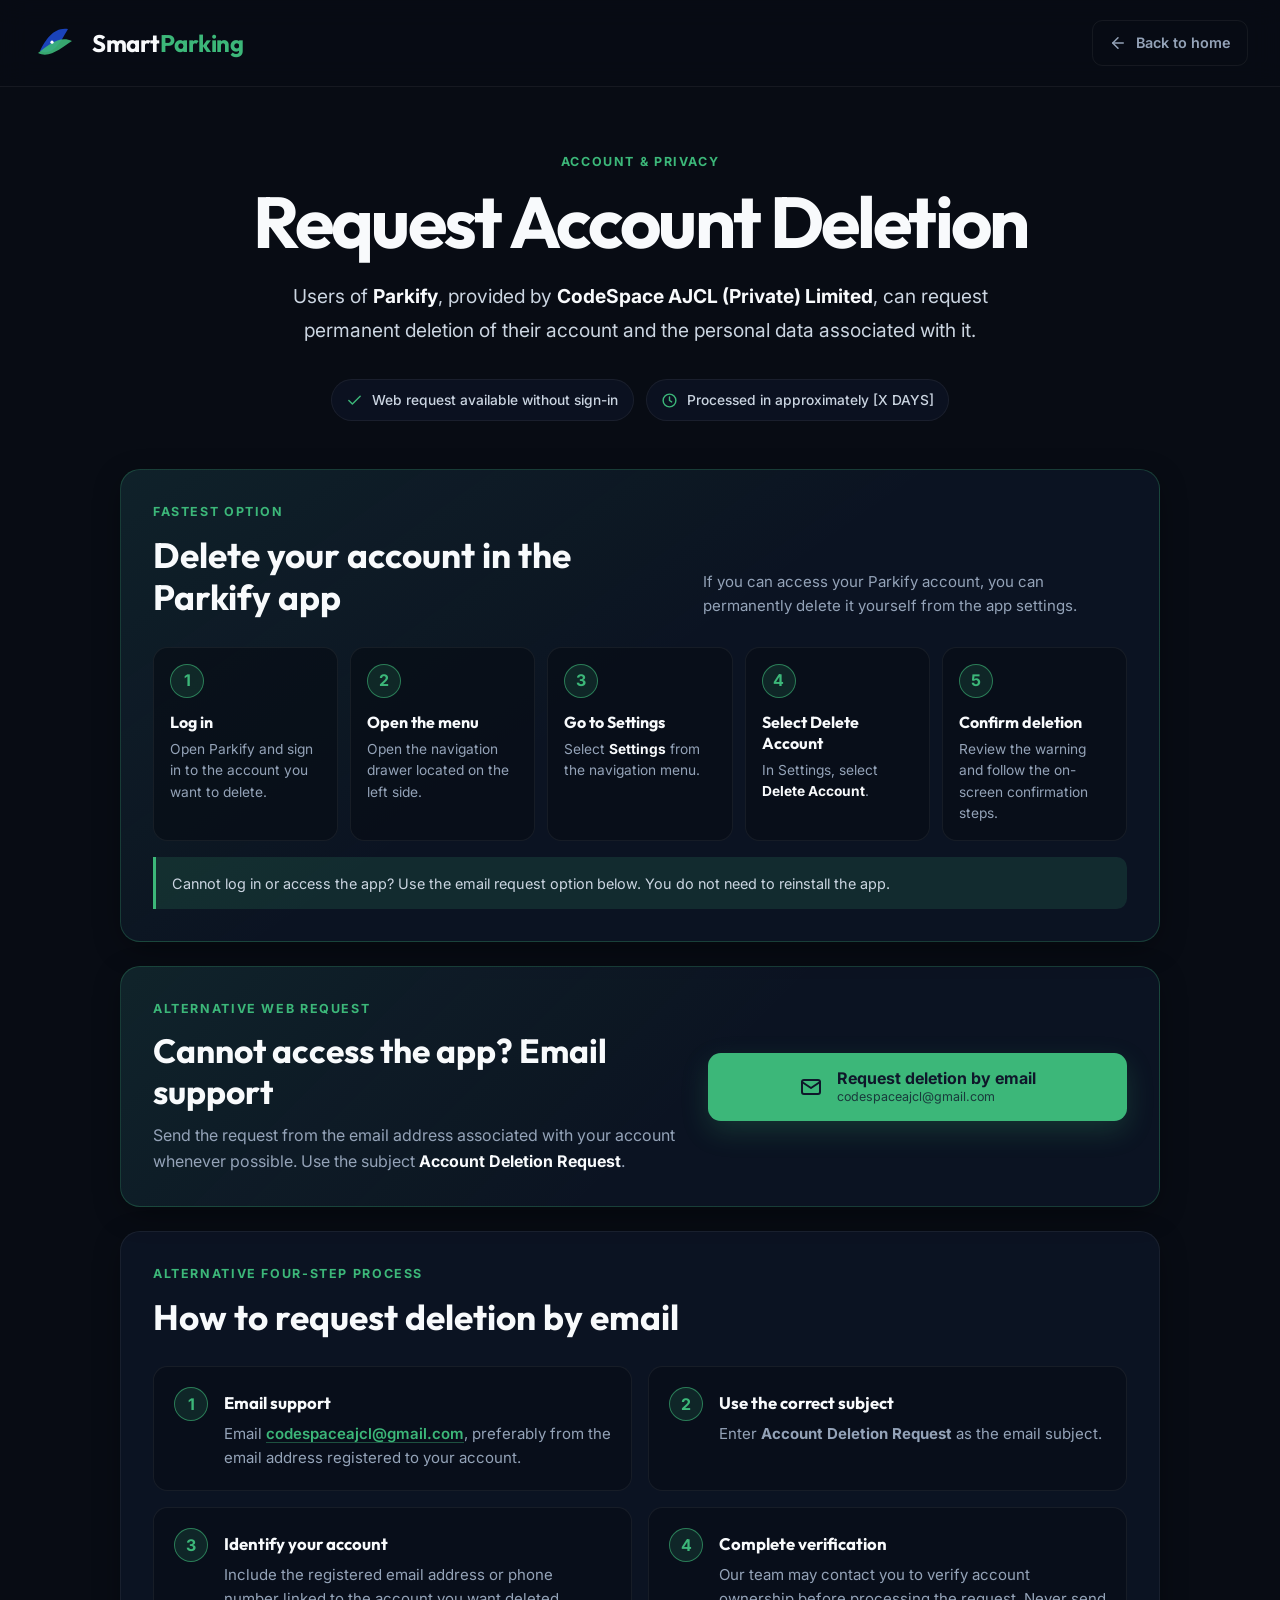
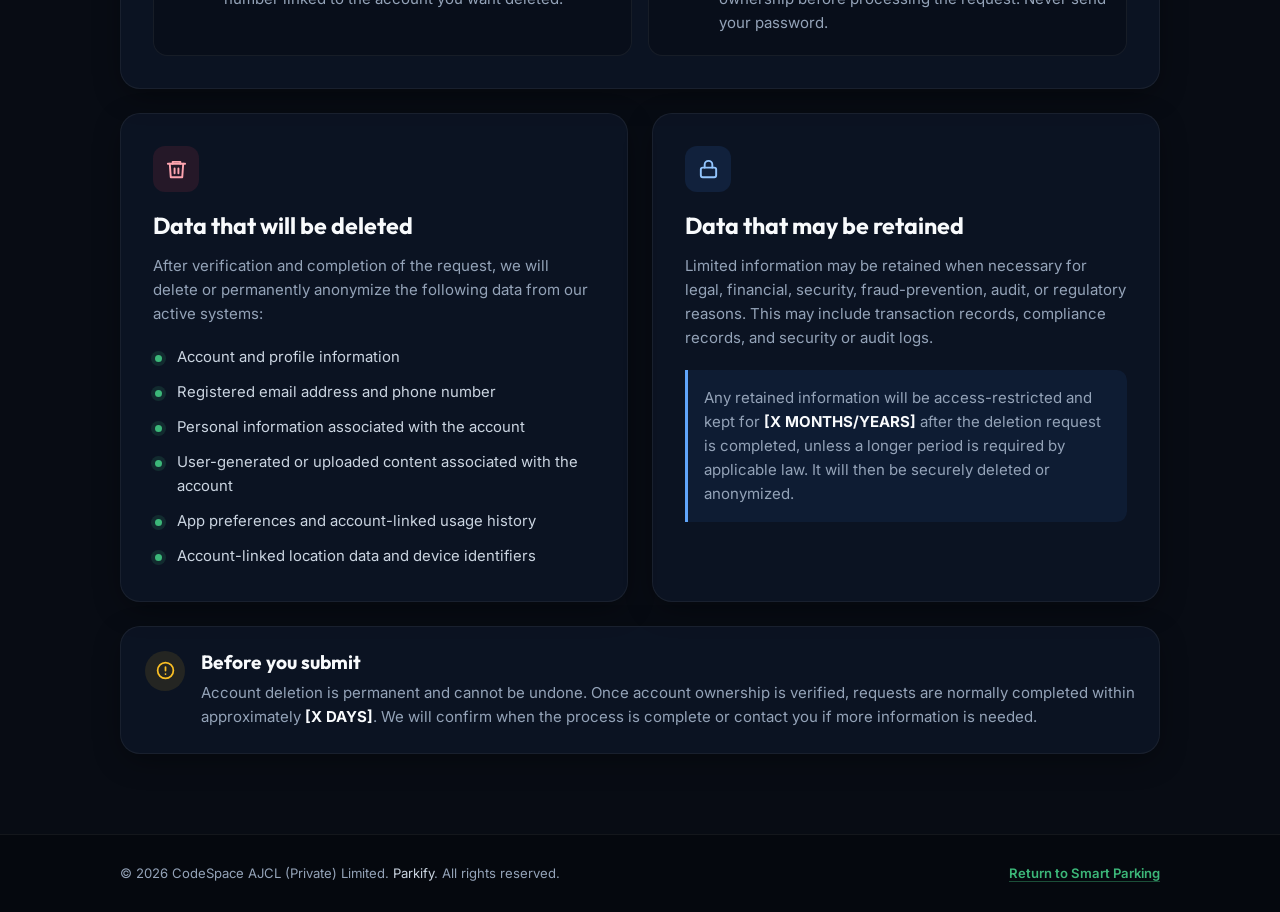
==== accountDeletion/index.html @ 43cbbb1b "add account deletion page and link in main navigation" ====
<!doctype html>
<html lang="en">
  <head>
    <meta charset="UTF-8" />
    <meta name="viewport" content="width=device-width, initial-scale=1.0" />
    <meta
      name="description"
      content="Request permanent deletion of your Parkify account and associated personal data."
    />
    <title>Request Account Deletion | Parkify</title>
    <link rel="stylesheet" href="../style.css" />
    <link rel="stylesheet" href="account-deletion.css" />
  </head>

  <body class="deletion-page">
    <a class="skip-link" href="#main-content">Skip to main content</a>

    <div class="bg-glow-container" aria-hidden="true">
      <div class="bg-glow-1"></div>
      <div class="bg-glow-2"></div>
      <div class="bg-glow-3"></div>
    </div>

    <header class="policy-header">
      <nav class="nav-container" aria-label="Account deletion navigation">
        <a href="../" class="logo-link" aria-label="Smart Parking home">
          <svg
            class="logo-svg"
            viewBox="0 0 120 100"
            fill="none"
            xmlns="http://www.w3.org/2000/svg"
            aria-hidden="true"
          >
            <path
              d="M20 70C35 40 55 10 90 15C75 40 55 85 20 70Z"
              fill="#1d4ed8"
              opacity="0.85"
            />
            <path
              d="M15 75C40 55 70 30 100 45C75 60 45 90 15 75Z"
              fill="#3cb779"
              opacity="0.9"
            />
            <circle cx="50" cy="48" r="4" fill="#ffffff" />
          </svg>
          <span class="logo-text">
            <span class="brand-bold">Smart</span>
            <span class="brand-color">Parking</span>
          </span>
        </a>

        <a class="policy-home-link" href="../">
          <svg
            width="18"
            height="18"
            viewBox="0 0 24 24"
            fill="none"
            stroke="currentColor"
            stroke-width="2"
            stroke-linecap="round"
            stroke-linejoin="round"
            aria-hidden="true"
          >
            <path d="M19 12H5"></path>
            <path d="m12 19-7-7 7-7"></path>
          </svg>
          Back to home
        </a>
      </nav>
    </header>

    <main id="main-content" class="account-deletion-main">
      <section class="deletion-hero" aria-labelledby="page-title">
        <p class="policy-eyebrow">Account &amp; privacy</p>
        <h1 id="page-title">Request Account Deletion</h1>
        <p class="deletion-intro">
          Users of <strong>Parkify</strong>, provided by
          <strong>CodeSpace AJCL (Private) Limited</strong>, can request
          permanent deletion of their account and the personal data associated
          with it.
        </p>

        <div class="request-summary" aria-label="Deletion request summary">
          <div class="summary-item">
            <svg
              viewBox="0 0 24 24"
              fill="none"
              stroke="currentColor"
              stroke-width="2"
              stroke-linecap="round"
              stroke-linejoin="round"
              aria-hidden="true"
            >
              <path d="M20 6 9 17l-5-5"></path>
            </svg>
            <span>Web request available without sign-in</span>
          </div>
          <div class="summary-item">
            <svg
              viewBox="0 0 24 24"
              fill="none"
              stroke="currentColor"
              stroke-width="2"
              stroke-linecap="round"
              stroke-linejoin="round"
              aria-hidden="true"
            >
              <circle cx="12" cy="12" r="9"></circle>
              <path d="M12 7v5l3 2"></path>
            </svg>
            <span>Processed in approximately [X DAYS]</span>
          </div>
        </div>
      </section>

      <section class="policy-section self-service-section" aria-labelledby="in-app-title">
        <div class="section-heading self-service-heading">
          <div>
            <p class="section-kicker">Fastest option</p>
            <h2 id="in-app-title">Delete your account in the Parkify app</h2>
          </div>
          <p>
            If you can access your Parkify account, you can permanently delete
            it yourself from the app settings.
          </p>
        </div>

        <ol class="in-app-steps">
          <li>
            <span class="step-number" aria-hidden="true">1</span>
            <div>
              <h3>Log in</h3>
              <p>Open Parkify and sign in to the account you want to delete.</p>
            </div>
          </li>
          <li>
            <span class="step-number" aria-hidden="true">2</span>
            <div>
              <h3>Open the menu</h3>
              <p>Open the navigation drawer located on the left side.</p>
            </div>
          </li>
          <li>
            <span class="step-number" aria-hidden="true">3</span>
            <div>
              <h3>Go to Settings</h3>
              <p>Select <strong>Settings</strong> from the navigation menu.</p>
            </div>
          </li>
          <li>
            <span class="step-number" aria-hidden="true">4</span>
            <div>
              <h3>Select Delete Account</h3>
              <p>In Settings, select <strong>Delete Account</strong>.</p>
            </div>
          </li>
          <li>
            <span class="step-number" aria-hidden="true">5</span>
            <div>
              <h3>Confirm deletion</h3>
              <p>Review the warning and follow the on-screen confirmation steps.</p>
            </div>
          </li>
        </ol>

        <p class="self-service-note">
          Cannot log in or access the app? Use the email request option below.
          You do not need to reinstall the app.
        </p>
      </section>

      <section class="request-card" aria-labelledby="start-request-title">
        <div class="request-card-copy">
          <p class="section-kicker">Alternative web request</p>
          <h2 id="start-request-title">Cannot access the app? Email support</h2>
          <p>
            Send the request from the email address associated with your
            account whenever possible. Use the subject
            <strong>Account Deletion Request</strong>.
          </p>
        </div>
        <a
          class="deletion-email-button"
          href="mailto:codespaceajcl@gmail.com?subject=Account%20Deletion%20Request"
          aria-label="Email codespaceajcl@gmail.com to request account deletion"
        >
          <svg
            viewBox="0 0 24 24"
            fill="none"
            stroke="currentColor"
            stroke-width="2"
            stroke-linecap="round"
            stroke-linejoin="round"
            aria-hidden="true"
          >
            <rect x="3" y="5" width="18" height="14" rx="2"></rect>
            <path d="m3 7 9 6 9-6"></path>
          </svg>
          <span>
            <span class="button-label">Request deletion by email</span>
            <span class="button-address">codespaceajcl@gmail.com</span>
          </span>
        </a>
      </section>

      <section class="policy-section" aria-labelledby="how-to-title">
        <div class="section-heading">
          <p class="section-kicker">Alternative four-step process</p>
          <h2 id="how-to-title">How to request deletion by email</h2>
        </div>

        <ol class="deletion-steps">
          <li>
            <span class="step-number" aria-hidden="true">1</span>
            <div>
              <h3>Email support</h3>
              <p>
                Email
                <a href="mailto:codespaceajcl@gmail.com">codespaceajcl@gmail.com</a>,
                preferably from the email address registered to your account.
              </p>
            </div>
          </li>
          <li>
            <span class="step-number" aria-hidden="true">2</span>
            <div>
              <h3>Use the correct subject</h3>
              <p>Enter <strong>Account Deletion Request</strong> as the email subject.</p>
            </div>
          </li>
          <li>
            <span class="step-number" aria-hidden="true">3</span>
            <div>
              <h3>Identify your account</h3>
              <p>
                Include the registered email address or phone number linked to
                the account you want deleted.
              </p>
            </div>
          </li>
          <li>
            <span class="step-number" aria-hidden="true">4</span>
            <div>
              <h3>Complete verification</h3>
              <p>
                Our team may contact you to verify account ownership before
                processing the request. Never send your password.
              </p>
            </div>
          </li>
        </ol>
      </section>

      <div class="data-grid">
        <section class="policy-section data-card" aria-labelledby="deleted-data-title">
          <div class="data-card-icon data-card-icon-delete" aria-hidden="true">
            <svg
              viewBox="0 0 24 24"
              fill="none"
              stroke="currentColor"
              stroke-width="2"
              stroke-linecap="round"
              stroke-linejoin="round"
            >
              <path d="M3 6h18"></path>
              <path d="M8 6V4h8v2"></path>
              <path d="m19 6-1 14H6L5 6"></path>
              <path d="M10 11v5M14 11v5"></path>
            </svg>
          </div>
          <h2 id="deleted-data-title">Data that will be deleted</h2>
          <p>
            After verification and completion of the request, we will delete
            or permanently anonymize the following data from our active systems:
          </p>
          <ul class="policy-list">
            <li>Account and profile information</li>
            <li>Registered email address and phone number</li>
            <li>Personal information associated with the account</li>
            <li>User-generated or uploaded content associated with the account</li>
            <li>App preferences and account-linked usage history</li>
            <li>Account-linked location data and device identifiers</li>
          </ul>
        </section>

        <section class="policy-section data-card" aria-labelledby="retained-data-title">
          <div class="data-card-icon data-card-icon-retain" aria-hidden="true">
            <svg
              viewBox="0 0 24 24"
              fill="none"
              stroke="currentColor"
              stroke-width="2"
              stroke-linecap="round"
              stroke-linejoin="round"
            >
              <rect x="4" y="10" width="16" height="10" rx="2"></rect>
              <path d="M8 10V7a4 4 0 0 1 8 0v3"></path>
            </svg>
          </div>
          <h2 id="retained-data-title">Data that may be retained</h2>
          <p>
            Limited information may be retained when necessary for legal,
            financial, security, fraud-prevention, audit, or regulatory reasons.
            This may include transaction records, compliance records, and
            security or audit logs.
          </p>
          <p class="retention-notice">
            Any retained information will be access-restricted and kept for
            <strong>[X MONTHS/YEARS]</strong> after the deletion request is
            completed, unless a longer period is required by applicable law.
            It will then be securely deleted or anonymized.
          </p>
        </section>
      </div>

      <section class="completion-notice" aria-labelledby="what-happens-title">
        <div class="completion-icon" aria-hidden="true">
          <svg
            viewBox="0 0 24 24"
            fill="none"
            stroke="currentColor"
            stroke-width="2"
            stroke-linecap="round"
            stroke-linejoin="round"
          >
            <circle cx="12" cy="12" r="9"></circle>
            <path d="M12 8v4M12 16h.01"></path>
          </svg>
        </div>
        <div>
          <h2 id="what-happens-title">Before you submit</h2>
          <p>
            Account deletion is permanent and cannot be undone. Once account
            ownership is verified, requests are normally completed within
            approximately <strong>[X DAYS]</strong>. We will confirm when the
            process is complete or contact you if more information is needed.
          </p>
        </div>
      </section>
    </main>

    <footer class="policy-footer">
      <div class="policy-footer-inner">
        <p>
          &copy; 2026 CodeSpace AJCL (Private) Limited.
          <span>Parkify</span>. All rights reserved.
        </p>
        <a href="../">Return to Smart Parking</a>
      </div>
    </footer>
  </body>
</html>
---- style.css ----
@import url('https://fonts.googleapis.com/css2?family=Inter:wght@300;400;500;600;700&family=Outfit:wght@400;500;600;700;800&display=swap');

/* --- CUSTOM VARIABLES --- */
:root {
  --primary: #3cb779;
  --primary-hover: #2fa368;
  --primary-glow: rgba(60, 183, 121, 0.15);
  --primary-glow-strong: rgba(60, 183, 121, 0.4);
  
  --bg-dark: #080c14;
  --bg-card: rgba(15, 23, 42, 0.65);
  --bg-card-hover: rgba(22, 34, 57, 0.85);
  --bg-nav: rgba(8, 12, 20, 0.8);
  
  --text-main: #f8fafc;
  --text-muted: #94a3b8;
  --text-inverse: #0f172a;
  
  --border-color: rgba(255, 255, 255, 0.06);
  --border-glow: rgba(60, 183, 121, 0.25);
  --border-glow-hover: rgba(60, 183, 121, 0.6);
  
  --font-heading: 'Outfit', sans-serif;
  --font-body: 'Inter', sans-serif;
  
  --shadow-sm: 0 2px 8px -1px rgba(0, 0, 0, 0.2);
  --shadow-md: 0 8px 30px -4px rgba(0, 0, 0, 0.4);
  --shadow-lg: 0 20px 40px -10px rgba(0, 0, 0, 0.6);
  --shadow-glow: 0 0 25px -5px rgba(60, 183, 121, 0.45);
  
  --transition-fast: 0.2s cubic-bezier(0.4, 0, 0.2, 1);
  --transition-normal: 0.4s cubic-bezier(0.4, 0, 0.2, 1);
  --transition-slow: 0.8s cubic-bezier(0.4, 0, 0.2, 1);
  
  --max-width: 1280px;
}

/* --- RESET & BASE STYLES --- */
*, *::before, *::after {
  box-sizing: border-box;
  margin: 0;
  padding: 0;
}

html {
  scroll-behavior: smooth;
  font-size: 16px;
  background-color: var(--bg-dark);
  color: var(--text-main);
  overflow-x: hidden;
}

body {
  font-family: var(--font-body);
  line-height: 1.6;
  -webkit-font-smoothing: antialiased;
  -moz-osx-font-smoothing: grayscale;
}

a {
  text-decoration: none;
  color: inherit;
  transition: color var(--transition-fast);
}

button, input, textarea {
  font-family: inherit;
}

ul {
  list-style: none;
}

/* --- SCROLLBAR --- */
::-webkit-scrollbar {
  width: 10px;
}
::-webkit-scrollbar-track {
  background: var(--bg-dark);
}
::-webkit-scrollbar-thumb {
  background: #1e293b;
  border-radius: 5px;
}
::-webkit-scrollbar-thumb:hover {
  background: var(--primary);
}

/* --- BACKGROUND GLOW DECORATIONS --- */
.bg-glow-container {
  position: absolute;
  top: 0;
  left: 0;
  width: 100vw;
  height: 100%;
  pointer-events: none;
  overflow: hidden;
  z-index: -1;
}

.bg-glow-1 {
  position: absolute;
  top: -10%;
  right: -10%;
  width: 60vw;
  height: 60vw;
  border-radius: 50%;
  background: radial-gradient(circle, rgba(60, 183, 121, 0.08) 0%, rgba(0,0,0,0) 70%);
  filter: blur(80px);
}

.bg-glow-2 {
  position: absolute;
  top: 45%;
  left: -20%;
  width: 70vw;
  height: 70vw;
  border-radius: 50%;
  background: radial-gradient(circle, rgba(59, 130, 246, 0.05) 0%, rgba(0,0,0,0) 70%);
  filter: blur(100px);
}

.bg-glow-3 {
  position: absolute;
  bottom: 5%;
  right: -10%;
  width: 50vw;
  height: 50vw;
  border-radius: 50%;
  background: radial-gradient(circle, rgba(60, 183, 121, 0.06) 0%, rgba(0,0,0,0) 75%);
  filter: blur(90px);
}

/* --- HEADER / NAVIGATION --- */
header {
  position: fixed;
  top: 0;
  left: 0;
  width: 100%;
  z-index: 100;
  border-bottom: 1px solid var(--border-color);
  background: transparent;
  transition: all var(--transition-normal);
}

header.scrolled {
  background: var(--bg-nav);
  backdrop-filter: blur(12px);
  -webkit-backdrop-filter: blur(12px);
  padding: 8px 0;
  box-shadow: 0 4px 20px rgba(0, 0, 0, 0.2);
}

.nav-container {
  display: flex;
  justify-content: space-between;
  align-items: center;
  max-width: var(--max-width);
  margin: 0 auto;
  padding: 1.25rem 2rem;
}

.logo-link {
  display: flex;
  align-items: center;
  gap: 0.75rem;
}

.logo-svg {
  height: 40px;
  width: auto;
}

.logo-text {
  font-family: var(--font-heading);
  font-size: 1.5rem;
  font-weight: 700;
  letter-spacing: -0.5px;
  display: flex;
  align-items: center;
}

.logo-text .brand-bold {
  color: var(--text-main);
}

.logo-text .brand-color {
  color: var(--primary);
}

.logo-text .brand-subtitle {
  font-size: 0.75rem;
  color: var(--text-muted);
  font-weight: 400;
  margin-left: 0.5rem;
  padding-left: 0.5rem;
  border-left: 1px solid var(--border-color);
  letter-spacing: 1px;
  text-transform: uppercase;
}

.nav-menu {
  display: flex;
  align-items: center;
  gap: 1.25rem;
  flex-wrap: nowrap;
}

.nav-item {
  position: relative;
  font-weight: 500;
  font-size: 0.95rem;
  color: var(--text-muted);
  padding: 0.25rem 0;
  white-space: nowrap;
  transition: color var(--transition-fast);
}

.nav-item:hover, .nav-item.active {
  color: var(--text-main);
}

.nav-item::after {
  content: '';
  position: absolute;
  bottom: 0;
  left: 0;
  width: 0;
  height: 2px;
  background-color: var(--primary);
  transition: width var(--transition-fast);
}

.nav-item:hover::after, .nav-item.active::after {
  width: 100%;
}

.nav-btn {
  background-color: var(--primary);
  color: var(--text-inverse);
  padding: 0.6rem 1.4rem;
  border-radius: 8px;
  font-weight: 600;
  font-size: 0.9rem;
  white-space: nowrap;
  transition: all var(--transition-fast);
  border: 1px solid transparent;
}

.nav-btn:hover {
  background-color: var(--primary-hover);
  box-shadow: 0 0 15px rgba(60, 183, 121, 0.4);
  transform: translateY(-1px);
}

.mobile-menu-btn {
  display: none;
  background: none;
  border: none;
  cursor: pointer;
  padding: 0.25rem;
}

.mobile-menu-btn span {
  display: block;
  width: 24px;
  height: 2px;
  background: var(--text-main);
  margin: 5px 0;
  transition: var(--transition-fast);
}

/* --- CONTAINER & SECTION STYLING --- */
section {
  position: relative;
  padding: 6.5rem 2rem 5rem;
  max-width: var(--max-width);
  margin: 0 auto;
}

.section-tag {
  display: inline-block;
  font-family: var(--font-heading);
  text-transform: uppercase;
  font-size: 0.8rem;
  letter-spacing: 2px;
  color: var(--primary);
  font-weight: 600;
  margin-bottom: 0.75rem;
  background: var(--primary-glow);
  padding: 0.35rem 0.85rem;
  border-radius: 20px;
  border: 1px solid rgba(60, 183, 121, 0.2);
}

.section-title {
  font-family: var(--font-heading);
  font-size: 2.25rem;
  font-weight: 700;
  letter-spacing: -0.5px;
  margin-bottom: 1rem;
}

.section-subtitle {
  color: var(--text-muted);
  max-width: 650px;
  font-size: 1.05rem;
  margin-bottom: 3rem;
}

.grid-2 {
  display: grid;
  grid-template-columns: 1.1fr 0.9fr;
  gap: 4rem;
  align-items: center;
}

/* --- HERO SECTION --- */
.hero-section {
  min-height: 100vh;
  display: flex;
  flex-direction: column;
  justify-content: center;
  padding-top: 7.5rem;
  padding-bottom: 4rem;
}

.hero-content-wrapper {
  width: 100%;
  display: flex;
  justify-content: center;
  align-items: center;
  text-align: center;
}

.hero-content {
  display: flex;
  flex-direction: column;
  align-items: center;
  text-align: center;
  max-width: 800px;
}

.hero-tag {
  display: flex;
  align-items: center;
  gap: 0.5rem;
  background: rgba(255, 255, 255, 0.03);
  border: 1px solid var(--border-color);
  padding: 0.4rem 0.9rem;
  border-radius: 30px;
  font-size: 0.85rem;
  font-weight: 500;
  margin-bottom: 1.5rem;
  color: var(--text-muted);
}

.hero-tag span.pulse {
  display: inline-block;
  width: 8px;
  height: 8px;
  border-radius: 50%;
  background: var(--primary);
  box-shadow: 0 0 8px var(--primary);
  animation: pulse-glow 2s infinite;
}

.hero-title {
  font-family: var(--font-heading);
  font-size: 3.8rem;
  font-weight: 800;
  line-height: 1.15;
  letter-spacing: -1.5px;
  margin-bottom: 1.5rem;
}

.gradient-text {
  background: linear-gradient(135deg, #ffffff 30%, var(--primary) 100%);
  -webkit-background-clip: text;
  -webkit-text-fill-color: transparent;
}

.hero-desc {
  font-size: 1.15rem;
  color: var(--text-muted);
  margin-bottom: 2.5rem;
  max-width: 750px;
}

.hero-actions {
  display: flex;
  gap: 1rem;
  width: 100%;
  justify-content: center;
}

.btn-primary {
  background: var(--primary);
  color: var(--text-inverse);
  padding: 0.85rem 2rem;
  border-radius: 8px;
  font-weight: 600;
  font-size: 1rem;
  transition: all var(--transition-normal);
  border: 1px solid transparent;
  display: inline-flex;
  align-items: center;
  gap: 0.5rem;
  cursor: pointer;
}

.btn-primary:hover {
  background: var(--primary-hover);
  box-shadow: var(--shadow-glow);
  transform: translateY(-2px);
}

.btn-secondary {
  background: rgba(255, 255, 255, 0.03);
  color: var(--text-main);
  padding: 0.85rem 2rem;
  border-radius: 8px;
  font-weight: 600;
  font-size: 1rem;
  transition: all var(--transition-normal);
  border: 1px solid var(--border-color);
  display: inline-flex;
  align-items: center;
  gap: 0.5rem;
  cursor: pointer;
}

.btn-secondary:hover {
  background: rgba(255, 255, 255, 0.08);
  border-color: rgba(255, 255, 255, 0.2);
  transform: translateY(-2px);
}

.hero-stats {
  display: flex;
  gap: 3.5rem;
  margin-top: 3.5rem;
  border-top: 1px solid var(--border-color);
  padding-top: 2rem;
  width: 100%;
  justify-content: center;
}

.stat-item {
  display: flex;
  flex-direction: column;
}

.stat-num {
  font-family: var(--font-heading);
  font-size: 2rem;
  font-weight: 700;
  color: var(--text-main);
  line-height: 1;
  margin-bottom: 0.25rem;
}

.stat-num::after {
  content: '+';
  color: var(--primary);
}

.stat-label {
  font-size: 0.8rem;
  color: var(--text-muted);
  text-transform: uppercase;
  letter-spacing: 0.5px;
}

/* --- HERO VISUAL / DASHBOARD WIDGET --- */
.hero-visual {
  position: relative;
  width: 100%;
  display: flex;
  justify-content: center;
  align-items: center;
}

.visual-glowing-back {
  position: absolute;
  width: 80%;
  height: 80%;
  background: radial-gradient(circle, var(--primary-glow-strong) 0%, rgba(0,0,0,0) 70%);
  filter: blur(50px);
  z-index: -1;
  animation: float-slow 6s ease-in-out infinite alternate;
}

.widget-wrapper {
  background: var(--bg-card);
  border: 1px solid var(--border-glow);
  border-radius: 16px;
  width: 100%;
  box-shadow: var(--shadow-lg), 0 0 20px -2px rgba(60, 183, 121, 0.1);
  padding: 1.5rem;
  backdrop-filter: blur(12px);
  -webkit-backdrop-filter: blur(12px);
  overflow: hidden;
  position: relative;
  transition: border-color var(--transition-normal);
}

.widget-wrapper:hover {
  border-color: var(--border-glow-hover);
}

.widget-header {
  display: flex;
  justify-content: space-between;
  align-items: center;
  margin-bottom: 1.25rem;
  padding-bottom: 0.75rem;
  border-bottom: 1px solid var(--border-color);
}

.widget-title {
  font-family: var(--font-heading);
  font-size: 0.95rem;
  font-weight: 600;
  display: flex;
  align-items: center;
  gap: 0.5rem;
}

.widget-title span.indicator {
  display: inline-block;
  width: 8px;
  height: 8px;
  border-radius: 50%;
  background-color: var(--primary);
  box-shadow: 0 0 8px var(--primary);
}

.widget-controls {
  display: flex;
  gap: 0.5rem;
}

.dot-btn {
  width: 10px;
  height: 10px;
  border-radius: 50%;
  background: rgba(255, 255, 255, 0.1);
}
.dot-btn.green { background: var(--primary); }
.dot-btn.blue { background: #3b82f6; }

/* Interactive widget elements */
.widget-grid {
  display: grid;
  grid-template-columns: 1fr 1.2fr;
  gap: 1.25rem;
}

.widget-stats-pane {
  display: flex;
  flex-direction: column;
  gap: 0.75rem;
}

.mini-stat-card {
  background: rgba(255, 255, 255, 0.02);
  border: 1px solid var(--border-color);
  border-radius: 8px;
  padding: 0.75rem;
  transition: all var(--transition-fast);
}

.mini-stat-card:hover {
  background: rgba(255, 255, 255, 0.04);
}

.mini-stat-title {
  font-size: 0.75rem;
  color: var(--text-muted);
  text-transform: uppercase;
}

.mini-stat-val {
  font-family: var(--font-heading);
  font-size: 1.3rem;
  font-weight: 700;
  margin-top: 0.15rem;
  display: flex;
  align-items: baseline;
  gap: 0.35rem;
}

.mini-stat-trend {
  font-size: 0.7rem;
  font-weight: 600;
  color: var(--primary);
}

/* Simulated Parking Spots Map */
.parking-map-pane {
  background: rgba(8, 12, 20, 0.5);
  border: 1px solid var(--border-color);
  border-radius: 10px;
  padding: 0.75rem;
  display: flex;
  flex-direction: column;
  justify-content: space-between;
}

.map-header {
  font-size: 0.75rem;
  color: var(--text-muted);
  display: flex;
  justify-content: space-between;
  margin-bottom: 0.5rem;
}

.spots-grid {
  display: grid;
  grid-template-columns: repeat(4, 1fr);
  gap: 0.4rem;
  margin-bottom: 0.5rem;
}

.parking-spot {
  height: 32px;
  border-radius: 4px;
  background: rgba(255, 255, 255, 0.05);
  border: 1px dashed var(--border-color);
  display: flex;
  justify-content: center;
  align-items: center;
  font-family: var(--font-heading);
  font-size: 0.65rem;
  font-weight: 700;
  color: var(--text-muted);
  transition: all var(--transition-fast);
  cursor: pointer;
}

.parking-spot.occupied {
  background: rgba(239, 68, 68, 0.1);
  border: 1px solid rgba(239, 68, 68, 0.4);
  color: #ef4444;
}

.parking-spot.occupied::after {
  content: '🚗';
  font-size: 0.75rem;
}

.parking-spot.available {
  background: rgba(60, 183, 121, 0.1);
  border: 1px solid rgba(60, 183, 121, 0.4);
  color: var(--primary);
}

.parking-spot.available:hover {
  background: rgba(60, 183, 121, 0.2);
  transform: scale(1.05);
}

.map-footer {
  font-size: 0.7rem;
  display: flex;
  justify-content: space-around;
  color: var(--text-muted);
  border-top: 1px solid rgba(255, 255, 255, 0.03);
  padding-top: 0.5rem;
}

.legend-item {
  display: flex;
  align-items: center;
  gap: 0.25rem;
}

.legend-color {
  width: 6px;
  height: 6px;
  border-radius: 50%;
}
.legend-color.occ { background-color: #ef4444; }
.legend-color.avl { background-color: var(--primary); }

/* --- FEATURES SECTION --- */
.features-section {
  border-top: 1px solid var(--border-color);
}

.features-grid {
  display: grid;
  grid-template-columns: repeat(3, 1fr);
  gap: 1.5rem;
}

.feature-card {
  background: var(--bg-card);
  border: 1px solid var(--border-color);
  border-radius: 12px;
  padding: 2rem;
  transition: all var(--transition-normal);
  display: flex;
  flex-direction: column;
  align-items: flex-start;
  position: relative;
  overflow: hidden;
}

.feature-card::before {
  content: '';
  position: absolute;
  top: 0;
  left: 0;
  width: 100%;
  height: 2px;
  background: linear-gradient(90deg, transparent, var(--primary), transparent);
  transform: translateX(-100%);
  transition: transform var(--transition-slow);
}

.feature-card:hover {
  transform: translateY(-5px);
  border-color: var(--border-glow);
  background: var(--bg-card-hover);
  box-shadow: var(--shadow-md);
}

.feature-card:hover::before {
  transform: translateX(100%);
}

.feature-icon-wrapper {
  width: 50px;
  height: 50px;
  border-radius: 10px;
  background: var(--primary-glow);
  display: flex;
  align-items: center;
  justify-content: center;
  color: var(--primary);
  margin-bottom: 1.5rem;
  border: 1px solid rgba(60, 183, 121, 0.15);
}

.feature-icon {
  width: 24px;
  height: 24px;
  stroke-width: 1.8;
}

.feature-card h3 {
  font-family: var(--font-heading);
  font-size: 1.25rem;
  font-weight: 600;
  margin-bottom: 0.75rem;
  color: var(--text-main);
}

.feature-card p {
  font-size: 0.9rem;
  color: var(--text-muted);
  line-height: 1.5;
}

/* --- INTERACTIVE PORTALS SECTION --- */
.portals-section {
  border-top: 1px solid var(--border-color);
  background: linear-gradient(180deg, var(--bg-dark) 0%, rgba(60, 183, 121, 0.02) 50%, var(--bg-dark) 100%);
}

.portals-grid {
  display: grid;
  grid-template-columns: repeat(4, 1fr);
  gap: 2rem;
}

.portal-card {
  background: linear-gradient(135deg, rgba(15, 23, 42, 0.8) 0%, rgba(10, 15, 28, 0.8) 100%);
  border: 1px solid var(--border-color);
  border-radius: 16px;
  padding: 2.5rem 2rem;
  transition: all var(--transition-normal);
  display: flex;
  flex-direction: column;
  justify-content: space-between;
  align-items: flex-start;
  position: relative;
  overflow: hidden;
  min-height: 380px;
}

.portal-card::after {
  content: '';
  position: absolute;
  top: -50%;
  right: -50%;
  width: 100%;
  height: 100%;
  background: radial-gradient(circle, rgba(255,255,255,0.02) 0%, rgba(0,0,0,0) 60%);
  pointer-events: none;
  transition: all var(--transition-normal);
}

.portal-card:hover {
  transform: translateY(-8px);
  border-color: var(--border-glow-hover);
  box-shadow: 0 12px 35px -6px rgba(0, 0, 0, 0.5), 0 0 20px -5px rgba(60, 183, 121, 0.25);
}

.portal-header {
  width: 100%;
}

.portal-badge {
  display: inline-block;
  font-family: var(--font-heading);
  text-transform: uppercase;
  font-size: 0.7rem;
  font-weight: 600;
  letter-spacing: 1px;
  background: rgba(255, 255, 255, 0.04);
  padding: 0.25rem 0.75rem;
  border-radius: 12px;
  border: 1px solid var(--border-color);
  margin-bottom: 1.25rem;
  color: var(--text-muted);
}

.portal-card.admin .portal-badge {
  border-color: rgba(239, 68, 68, 0.2);
  color: #ef4444;
  background: rgba(239, 68, 68, 0.05);
}

.portal-card.operator .portal-badge {
  border-color: rgba(59, 130, 246, 0.2);
  color: #3b82f6;
  background: rgba(59, 130, 246, 0.05);
}

.portal-card.client .portal-badge {
  border-color: rgba(60, 183, 121, 0.2);
  color: var(--primary);
  background: var(--primary-glow);
}

.portal-card.ai .portal-badge {
  border-color: rgba(139, 92, 246, 0.3);
  color: #a78bfa;
  background: rgba(139, 92, 246, 0.08);
}

.portal-card.ai:hover {
  box-shadow: 0 12px 35px -6px rgba(0, 0, 0, 0.5), 0 0 20px -5px rgba(139, 92, 246, 0.3);
  border-color: rgba(139, 92, 246, 0.5);
}

.portal-card.ai:hover .portal-btn {
  background: #7c3aed;
  color: #ffffff;
  border-color: #7c3aed;
  box-shadow: 0 4px 12px rgba(139, 92, 246, 0.3);
}

.portal-title {
  font-family: var(--font-heading);
  font-size: 1.5rem;
  font-weight: 700;
  margin-bottom: 0.75rem;
  color: var(--text-main);
}

.portal-desc {
  font-size: 0.9rem;
  color: var(--text-muted);
  margin-bottom: 1.5rem;
  line-height: 1.5;
}

.portal-features-list {
  display: flex;
  flex-direction: column;
  gap: 0.6rem;
  margin-bottom: 2rem;
  width: 100%;
}

.portal-feat-item {
  display: flex;
  align-items: center;
  gap: 0.5rem;
  font-size: 0.85rem;
  color: var(--text-muted);
}

.portal-feat-item svg {
  color: var(--primary);
  width: 16px;
  height: 16px;
  flex-shrink: 0;
}

.portal-btn {
  width: 100%;
  background: transparent;
  border: 1px solid rgba(255, 255, 255, 0.1);
  color: var(--text-main);
  padding: 0.75rem 1.5rem;
  border-radius: 8px;
  font-weight: 600;
  font-size: 0.95rem;
  display: flex;
  align-items: center;
  justify-content: center;
  gap: 0.5rem;
  transition: all var(--transition-fast);
  cursor: pointer;
}

.portal-card:hover .portal-btn {
  background: var(--primary);
  color: var(--text-inverse);
  border-color: var(--primary);
  box-shadow: 0 4px 12px rgba(60, 183, 121, 0.2);
}

.portal-card:hover .portal-btn:hover {
  background: var(--primary-hover);
  border-color: var(--primary-hover);
}

/* --- ABOUT SYSTEM SECTION --- */
.about-section {
  border-top: 1px solid var(--border-color);
}

.about-details {
  display: flex;
  flex-direction: column;
  justify-content: center;
}

.about-img-container {
  position: relative;
  background: rgba(255, 255, 255, 0.01);
  border: 1px solid var(--border-color);
  border-radius: 16px;
  overflow: hidden;
  padding: 1.5rem;
  box-shadow: var(--shadow-md);
}

.about-img-container::before {
  content: '';
  position: absolute;
  top: -15%;
  left: -15%;
  width: 50%;
  height: 50%;
  background: radial-gradient(circle, var(--primary-glow) 0%, rgba(0,0,0,0) 65%);
  filter: blur(40px);
}

/* Interactive dashboard panel representation */
.about-dashboard-mock {
  background: #0b0f19;
  border: 1px solid rgba(255, 255, 255, 0.05);
  border-radius: 10px;
  overflow: hidden;
}

.mock-titlebar {
  background: #111827;
  padding: 0.6rem 1rem;
  display: flex;
  justify-content: space-between;
  align-items: center;
  border-bottom: 1px solid rgba(255, 255, 255, 0.05);
  font-size: 0.75rem;
  color: var(--text-muted);
}

.mock-window-dots {
  display: flex;
  gap: 0.35rem;
}

.mock-dot {
  width: 8px;
  height: 8px;
  border-radius: 50%;
  background: rgba(255, 255, 255, 0.1);
}

.mock-body {
  padding: 1.25rem;
}

.mock-graph-row {
  display: flex;
  align-items: flex-end;
  justify-content: space-between;
  height: 120px;
  padding: 1rem 0;
  border-bottom: 1px dashed rgba(255, 255, 255, 0.05);
  margin-bottom: 1rem;
  position: relative;
}

.mock-bar-container {
  display: flex;
  flex-direction: column;
  align-items: center;
  width: 11%;
  height: 100%;
  justify-content: flex-end;
}

.mock-bar {
  width: 100%;
  background: rgba(255, 255, 255, 0.03);
  border-radius: 4px 4px 0 0;
  transition: height 1.5s ease-out;
  position: relative;
  overflow: hidden;
}

.mock-bar::after {
  content: '';
  position: absolute;
  bottom: 0;
  left: 0;
  width: 100%;
  height: 100%;
  background: linear-gradient(180deg, var(--primary) 0%, rgba(60, 183, 121, 0.2) 100%);
  opacity: 0.85;
}

.mock-bar-label {
  font-size: 0.6rem;
  color: var(--text-muted);
  margin-top: 0.4rem;
}

.mock-info-grid {
  display: grid;
  grid-template-columns: repeat(3, 1fr);
  gap: 0.75rem;
}

.mock-info-card {
  background: rgba(255, 255, 255, 0.02);
  border: 1px solid rgba(255, 255, 255, 0.03);
  border-radius: 6px;
  padding: 0.5rem;
  text-align: center;
}

.mock-info-num {
  font-family: var(--font-heading);
  font-size: 1rem;
  font-weight: 700;
  color: var(--primary);
}

.mock-info-lbl {
  font-size: 0.6rem;
  color: var(--text-muted);
  text-transform: uppercase;
}

.about-bullets {
  margin-top: 2rem;
  display: grid;
  grid-template-columns: 1fr 1fr;
  gap: 1rem;
}

.about-bullet {
  display: flex;
  align-items: flex-start;
  gap: 0.75rem;
}

.about-bullet-icon {
  background: var(--primary-glow);
  color: var(--primary);
  width: 24px;
  height: 24px;
  border-radius: 50%;
  display: flex;
  align-items: center;
  justify-content: center;
  flex-shrink: 0;
  font-size: 0.75rem;
}

.about-bullet-content h4 {
  font-size: 0.95rem;
  font-weight: 600;
  margin-bottom: 0.15rem;
}

.about-bullet-content p {
  font-size: 0.8rem;
  color: var(--text-muted);
  line-height: 1.4;
}

/* --- CONTACT / FOOTER SECTION --- */
footer {
  border-top: 1px solid var(--border-color);
  background-color: #05080e;
  padding: 4rem 2rem 2rem;
  position: relative;
}

.footer-container {
  max-width: var(--max-width);
  margin: 0 auto;
  display: grid;
  grid-template-columns: 1.2fr 0.8fr 1fr;
  gap: 4rem;
}

.footer-brand {
  display: flex;
  flex-direction: column;
  gap: 1.25rem;
  align-items: flex-start;
}

.footer-desc {
  font-size: 0.88rem;
  color: var(--text-muted);
  line-height: 1.6;
  max-width: 320px;
}

.footer-socials {
  display: flex;
  gap: 0.75rem;
}

.social-link {
  width: 36px;
  height: 36px;
  border-radius: 50%;
  background: rgba(255, 255, 255, 0.02);
  border: 1px solid var(--border-color);
  display: flex;
  align-items: center;
  justify-content: center;
  color: var(--text-muted);
  transition: all var(--transition-fast);
}

.social-link:hover {
  background: var(--primary-glow);
  color: var(--primary);
  border-color: var(--primary);
  transform: translateY(-2px);
}

.footer-links-col {
  display: flex;
  flex-direction: column;
  gap: 1.25rem;
}

.footer-col-title {
  font-family: var(--font-heading);
  font-size: 0.95rem;
  font-weight: 600;
  text-transform: uppercase;
  letter-spacing: 1px;
  color: var(--text-main);
}

.footer-links {
  display: flex;
  flex-direction: column;
  gap: 0.75rem;
}

.footer-links a {
  font-size: 0.88rem;
  color: var(--text-muted);
}

.footer-links a:hover {
  color: var(--primary);
  padding-left: 2px;
}

.footer-contact {
  display: flex;
  flex-direction: column;
  gap: 1.25rem;
}

.contact-info-list {
  display: flex;
  flex-direction: column;
  gap: 1rem;
}

.contact-info-item {
  display: flex;
  align-items: flex-start;
  gap: 0.75rem;
  font-size: 0.88rem;
  color: var(--text-muted);
}

.contact-info-item svg {
  color: var(--primary);
  width: 18px;
  height: 18px;
  flex-shrink: 0;
  margin-top: 0.15rem;
}

.footer-bottom {
  max-width: var(--max-width);
  margin: 3rem auto 0;
  padding-top: 1.5rem;
  border-top: 1px solid var(--border-color);
  display: flex;
  justify-content: space-between;
  align-items: center;
  font-size: 0.8rem;
  color: var(--text-muted);
}

/* --- ANIMATION ACTIONS AND TRIGGERS --- */
@keyframes pulse-glow {
  0% {
    box-shadow: 0 0 0 0 rgba(60, 183, 121, 0.7);
  }
  70% {
    box-shadow: 0 0 0 8px rgba(60, 183, 121, 0);
  }
  100% {
    box-shadow: 0 0 0 0 rgba(60, 183, 121, 0);
  }
}

@keyframes float-slow {
  0% {
    transform: translateY(0) scale(1);
  }
  100% {
    transform: translateY(-15px) scale(1.05);
  }
}

/* Scroll Animations using JavaScript Intersection Observer */
.reveal-element {
  opacity: 0;
  transform: translateY(30px);
  transition: opacity 0.8s cubic-bezier(0.4, 0, 0.2, 1), transform 0.8s cubic-bezier(0.4, 0, 0.2, 1);
}

.reveal-element.revealed {
  opacity: 1;
  transform: translateY(0);
}

/* --- SECURE REDIRECTING MODAL --- */
.redirect-modal {
  position: fixed;
  top: 0;
  left: 0;
  width: 100vw;
  height: 100vh;
  z-index: 1000;
  background: rgba(8, 12, 20, 0.85);
  backdrop-filter: blur(16px);
  -webkit-backdrop-filter: blur(16px);
  display: flex;
  justify-content: center;
  align-items: center;
  opacity: 0;
  pointer-events: none;
  transition: opacity var(--transition-normal);
}

.redirect-modal.active {
  opacity: 1;
  pointer-events: all;
}

.modal-content {
  background: var(--bg-card);
  border: 1px solid var(--border-glow);
  box-shadow: var(--shadow-lg), var(--shadow-glow);
  border-radius: 20px;
  padding: 3rem 2.5rem;
  text-align: center;
  max-width: 450px;
  width: 90%;
  transform: scale(0.9);
  transition: transform var(--transition-normal);
}

.redirect-modal.active .modal-content {
  transform: scale(1);
}

.loader-spinner {
  width: 60px;
  height: 60px;
  border: 4px solid var(--primary-glow);
  border-top-color: var(--primary);
  border-radius: 50%;
  margin: 0 auto 1.5rem;
  animation: spin 1s linear infinite;
}

.modal-title {
  font-family: var(--font-heading);
  font-size: 1.5rem;
  font-weight: 700;
  margin-bottom: 0.75rem;
}

.modal-url {
  font-family: monospace;
  color: var(--primary);
  background: rgba(60, 183, 121, 0.08);
  padding: 0.4rem 0.8rem;
  border-radius: 6px;
  display: inline-block;
  font-size: 0.85rem;
  margin-bottom: 1.25rem;
  border: 1px solid rgba(60, 183, 121, 0.15);
}

.modal-text {
  color: var(--text-muted);
  font-size: 0.9rem;
}

@keyframes spin {
  to { transform: rotate(360deg); }
}

/* --- HOW IT WORKS (WORKFLOW) SECTION --- */
.workflow-section {
  border-top: 1px solid var(--border-color);
  position: relative;
}

.workflow-steps {
  display: flex;
  justify-content: space-between;
  position: relative;
  margin-top: 3.5rem;
}

.workflow-step-connector {
  position: absolute;
  top: 27px;
  left: 10%;
  right: 10%;
  height: 2px;
  background: linear-gradient(90deg, var(--border-color) 0%, var(--primary-glow-strong) 50%, var(--border-color) 100%);
  z-index: 1;
}

.workflow-step-card {
  flex: 1;
  text-align: center;
  display: flex;
  flex-direction: column;
  align-items: center;
  padding: 0 1.5rem;
  z-index: 2;
}

.step-badge {
  width: 54px;
  height: 54px;
  border-radius: 50%;
  background: var(--bg-dark);
  border: 2px solid var(--border-color);
  color: var(--text-muted);
  display: flex;
  align-items: center;
  justify-content: center;
  font-size: 1.25rem;
  font-weight: 700;
  font-family: var(--font-heading);
  margin-bottom: 1.5rem;
  transition: all var(--transition-normal);
}

.workflow-step-card:hover .step-badge {
  border-color: var(--primary);
  color: var(--primary);
  box-shadow: var(--shadow-glow);
  background: var(--primary-glow);
  transform: scale(1.1);
}

.workflow-step-card h3 {
  font-family: var(--font-heading);
  font-size: 1.15rem;
  font-weight: 600;
  margin-bottom: 0.5rem;
  color: var(--text-main);
}

.workflow-step-card p {
  font-size: 0.85rem;
  color: var(--text-muted);
  line-height: 1.5;
}

/* --- ROI CALCULATOR SECTION --- */
.calculator-section {
  border-top: 1px solid var(--border-color);
}

.calc-slider-group {
  margin-bottom: 2rem;
  width: 100%;
}

.slider-header {
  display: flex;
  justify-content: space-between;
  align-items: center;
  margin-bottom: 0.75rem;
  font-size: 0.95rem;
  font-weight: 500;
  color: var(--text-main);
}

.slider-value {
  font-family: var(--font-heading);
  font-weight: 700;
  color: var(--primary);
  font-size: 1.2rem;
}

.calc-range-slider {
  -webkit-appearance: none;
  width: 100%;
  height: 6px;
  border-radius: 3px;
  background: #151d30;
  outline: none;
  transition: background var(--transition-fast);
}

.calc-range-slider::-webkit-slider-thumb {
  -webkit-appearance: none;
  width: 18px;
  height: 18px;
  border-radius: 50%;
  background: var(--primary);
  cursor: pointer;
  transition: transform var(--transition-fast), background var(--transition-fast);
  box-shadow: 0 0 8px rgba(60, 183, 121, 0.4);
}

.calc-range-slider::-webkit-slider-thumb:hover {
  transform: scale(1.2);
  background: var(--primary-hover);
}

.calc-result-card.primary-result {
  background: linear-gradient(135deg, rgba(60, 183, 121, 0.08) 0%, rgba(15, 23, 42, 0.75) 100%);
  border: 1px solid var(--border-glow);
  border-radius: 16px;
  padding: 2.25rem 2rem;
  text-align: center;
  margin-bottom: 1.25rem;
  backdrop-filter: blur(12px);
  -webkit-backdrop-filter: blur(12px);
  box-shadow: var(--shadow-md);
  transition: border-color var(--transition-normal);
}

.calc-result-card.primary-result:hover {
  border-color: var(--border-glow-hover);
}

.calc-result-title {
  font-size: 0.8rem;
  text-transform: uppercase;
  color: var(--text-muted);
  letter-spacing: 1px;
}

.calc-result-num {
  font-family: var(--font-heading);
  font-size: 3.2rem;
  font-weight: 800;
  color: var(--primary);
  margin: 0.5rem 0;
  text-shadow: 0 0 25px rgba(60, 183, 121, 0.35);
}

.calc-result-sub {
  font-size: 0.78rem;
  color: var(--text-muted);
}

.calc-info-grid {
  display: grid;
  grid-template-columns: 1fr 1fr;
  gap: 1.25rem;
}

/* --- TESTIMONIALS SECTION --- */
.testimonials-section {
  border-top: 1px solid var(--border-color);
  background: radial-gradient(circle at bottom, rgba(60, 183, 121, 0.01) 0%, var(--bg-dark) 70%);
}

.testimonials-grid {
  display: grid;
  grid-template-columns: repeat(3, 1fr);
  gap: 1.5rem;
  margin-top: 1rem;
}

.testimonial-card {
  background: var(--bg-card);
  border: 1px solid var(--border-color);
  border-radius: 12px;
  padding: 2.25rem 2rem;
  transition: all var(--transition-normal);
  display: flex;
  flex-direction: column;
  justify-content: space-between;
}

.testimonial-card:hover {
  transform: translateY(-5px);
  border-color: var(--border-glow);
  background: var(--bg-card-hover);
  box-shadow: var(--shadow-md);
}

.testimonial-rating {
  color: #eab308;
  font-size: 1rem;
  margin-bottom: 1rem;
  letter-spacing: 2px;
}

.testimonial-quote {
  font-size: 0.92rem;
  line-height: 1.6;
  color: var(--text-main);
  font-style: italic;
  margin-bottom: 1.75rem;
}

.testimonial-author {
  display: flex;
  align-items: center;
  gap: 0.75rem;
}

.author-avatar {
  width: 42px;
  height: 42px;
  border-radius: 50%;
  display: flex;
  align-items: center;
  justify-content: center;
  font-weight: 700;
  font-size: 0.9rem;
  font-family: var(--font-heading);
  flex-shrink: 0;
}

.author-details h4 {
  font-size: 0.9rem;
  font-weight: 600;
  color: var(--text-main);
  line-height: 1.2;
  margin-bottom: 0.15rem;
}

.author-details span {
  font-size: 0.75rem;
  color: var(--text-muted);
}

/* --- FAQ ACCORDION SECTION --- */
.faq-section {
  border-top: 1px solid var(--border-color);
}

.faq-container {
  max-width: 800px;
  margin: 0 auto;
  display: flex;
  flex-direction: column;
  gap: 1rem;
}

.faq-item {
  background: var(--bg-card);
  border: 1px solid var(--border-color);
  border-radius: 10px;
  overflow: hidden;
  transition: all var(--transition-normal);
}

.faq-item[open] {
  border-color: var(--border-glow);
  background: var(--bg-card-hover);
}

.faq-question {
  padding: 1.25rem 1.5rem;
  font-size: 1.05rem;
  font-weight: 600;
  cursor: pointer;
  outline: none;
  list-style: none;
  display: flex;
  justify-content: space-between;
  align-items: center;
  font-family: var(--font-heading);
  color: var(--text-main);
  transition: color var(--transition-fast);
}

.faq-question::-webkit-details-marker {
  display: none;
}

.faq-question:hover {
  color: var(--primary);
}

.faq-question::after {
  content: '+';
  font-size: 1.4rem;
  font-weight: 300;
  color: var(--text-muted);
  transition: transform var(--transition-fast);
}

.faq-item[open] .faq-question::after {
  content: '−';
  transform: rotate(180deg);
  color: var(--primary);
}

.faq-answer {
  padding: 0 1.5rem 1.25rem;
  font-size: 0.92rem;
  color: var(--text-muted);
  line-height: 1.6;
  border-top: 1px solid rgba(255, 255, 255, 0.02);
  padding-top: 0.75rem;
}

/* --- COMPANION APP DOWNLOAD SECTION --- */
.download-section {
  border-top: 1px solid var(--border-color);
  background: linear-gradient(180deg, var(--bg-dark) 0%, rgba(60, 183, 121, 0.01) 50%, var(--bg-dark) 100%);
  position: relative;
}

.download-buttons {
  display: flex;
  gap: 1rem;
  margin-top: 1.5rem;
}

.app-btn {
  display: inline-flex;
  align-items: center;
  gap: 0.75rem;
  background: rgba(15, 23, 42, 0.65);
  border: 1px solid var(--border-color);
  padding: 0.65rem 1.4rem;
  border-radius: 10px;
  transition: all var(--transition-normal);
  cursor: pointer;
  text-decoration: none;
}

.app-btn:hover {
  background: rgba(22, 34, 57, 0.95);
  border-color: var(--border-glow-hover);
  transform: translateY(-2px);
  box-shadow: var(--shadow-md), 0 0 15px rgba(60, 183, 121, 0.15);
}

.app-icon {
  width: 24px;
  height: 24px;
  color: var(--primary);
}

.app-btn-text {
  display: flex;
  flex-direction: column;
  align-items: flex-start;
  line-height: 1.25;
}

.app-btn-sub {
  font-size: 0.65rem;
  color: var(--text-muted);
  text-transform: uppercase;
  letter-spacing: 0.5px;
}

.app-btn-main {
  font-size: 0.95rem;
  font-weight: 700;
  color: var(--text-main);
  font-family: var(--font-heading);
}

.download-visual {
  display: flex;
  justify-content: center;
  align-items: center;
  position: relative;
}

/* Premium CSS Phone Mockup */
.phone-mockup {
  width: 250px;
  height: 460px;
  background: #020617;
  border: 10px solid #1e293b;
  border-radius: 38px;
  box-shadow: var(--shadow-lg), 0 0 30px rgba(60, 183, 121, 0.12);
  position: relative;
  overflow: hidden;
  display: flex;
  flex-direction: column;
  z-index: 2;
  transition: border-color var(--transition-normal);
}

.phone-mockup:hover {
  border-color: var(--primary-glow-strong);
}

.phone-screen {
  flex: 1;
  background: #090d16;
  padding: 2rem 1rem 1rem;
  display: flex;
  flex-direction: column;
  gap: 1rem;
  position: relative;
}

.phone-header-notch {
  position: absolute;
  top: 0;
  left: 50%;
  transform: translateX(-50%);
  width: 110px;
  height: 18px;
  background: #1e293b;
  border-radius: 0 0 14px 14px;
  z-index: 10;
  display: flex;
  justify-content: center;
  align-items: center;
  gap: 6px;
}

.phone-notch-speaker {
  width: 35px;
  height: 3px;
  background: #020617;
  border-radius: 2px;
}

.phone-notch-cam {
  width: 6px;
  height: 6px;
  background: #020617;
  border-radius: 50%;
}

.phone-nav {
  display: flex;
  justify-content: space-between;
  align-items: center;
  border-bottom: 1px solid rgba(255, 255, 255, 0.05);
  padding-bottom: 0.5rem;
  font-size: 0.75rem;
}

.phone-status-dot {
  width: 6px;
  height: 6px;
  background: var(--primary);
  border-radius: 50%;
  box-shadow: 0 0 6px var(--primary);
}

.phone-card {
  background: rgba(255, 255, 255, 0.02);
  border: 1px solid var(--border-color);
  border-radius: 10px;
  padding: 0.75rem;
  display: flex;
  flex-direction: column;
  align-items: center;
  position: relative;
}

.phone-qr-box {
  margin: 0.5rem auto;
  padding: 0.5rem;
  background: rgba(0, 0, 0, 0.4);
  border-radius: 8px;
  position: relative;
  overflow: hidden;
  display: flex;
  align-items: center;
  justify-content: center;
}

.phone-qr-line {
  position: absolute;
  top: 0;
  left: 0;
  width: 100%;
  height: 2px;
  background: var(--primary);
  box-shadow: 0 0 8px var(--primary);
  animation: qr-scan 2.5s linear infinite;
}

@keyframes qr-scan {
  0% { top: 0%; }
  50% { top: 100%; }
  100% { top: 0%; }
}

/* --- ONBOARDING PHONE SCREEN --- */
.phone-screen-onboard {
  background: #3cb779;
  padding: 0;
  gap: 0;
  overflow: hidden;
}

.onboard-content {
  flex: 1;
  display: flex;
  flex-direction: column;
  height: 100%;
  padding-top: 1.8rem;
}

.onboard-headline {
  padding: 0 1.1rem;
  margin-bottom: 0.2rem;
  display: flex;
  flex-direction: column;
  gap: 0;
  line-height: 1.2;
}

.onboard-title-bold {
  font-family: var(--font-heading);
  font-size: 1.15rem;
  font-weight: 800;
  color: #0a2e1a;
  display: block;
}

.onboard-title-light {
  font-family: var(--font-heading);
  font-size: 1.15rem;
  font-weight: 700;
  color: #0a2e1a;
  display: block;
}

/* Car area with decorative arc */
.onboard-car-area {
  flex: 1;
  position: relative;
  display: flex;
  align-items: center;
  justify-content: center;
  overflow: hidden;
}

.onboard-arc {
  position: absolute;
  width: 220px;
  height: 220px;
  border-radius: 50%;
  border: 28px solid rgba(255, 255, 255, 0.35);
  top: 50%;
  left: 50%;
  transform: translate(-30%, -50%);
  pointer-events: none;
}

.onboard-car-img {
  width: 160px;
  height: auto;
  object-fit: contain;
  position: relative;
  z-index: 2;
  filter: drop-shadow(0 8px 20px rgba(0,0,0,0.25));
}

/* Bottom footer area */
.onboard-footer {
  padding: 0.75rem 1.1rem 0.5rem;
  background: #3cb779;
}

.onboard-cta-text {
  font-family: var(--font-body);
  font-size: 0.78rem;
  font-weight: 600;
  color: #0a2e1a;
  margin-bottom: 0.6rem;
  line-height: 1.5;
}

.onboard-link {
  color: #d4f542;
  font-weight: 700;
  text-decoration: none;
}

.onboard-link:hover {
  text-decoration: underline;
}

.onboard-cta-plain {
  color: #0a2e1a;
}

.onboard-nav-row {
  display: flex;
  align-items: center;
  justify-content: space-between;
}

.onboard-nav-arrow {
  font-size: 1.2rem;
  color: rgba(10, 46, 26, 0.5);
  font-weight: 300;
  line-height: 1;
}

.onboard-dots {
  display: flex;
  gap: 5px;
  align-items: center;
}

.onboard-dot {
  width: 7px;
  height: 7px;
  border-radius: 50%;
  background: rgba(10, 46, 26, 0.3);
  display: inline-block;
}

.onboard-dot.active {
  background: #0a2e1a;
  width: 18px;
  border-radius: 4px;
}

.onboard-skip {
  font-size: 0.72rem;
  font-weight: 600;
  color: rgba(10, 46, 26, 0.6);
  cursor: pointer;
  letter-spacing: 0.3px;
}

/* =========================================================
   PAY FOR PARKING — NAV BUTTON
   ========================================================= */
.nav-btn-pay {
  background: linear-gradient(135deg, #3cb779, #2563eb) !important;
  color: #fff !important;
  display: flex;
  align-items: center;
  font-weight: 600;
  font-size: 0.82rem !important;
  padding: 8px 14px !important;
  white-space: nowrap;
  box-shadow: 0 0 18px rgba(60, 183, 121, 0.35);
  transition: box-shadow 0.25s, transform 0.2s;
}
.nav-btn-pay:hover {
  box-shadow: 0 0 30px rgba(60, 183, 121, 0.6);
  transform: translateY(-1px);
}

/* =========================================================
   PAY FOR PARKING — LANDING SECTION
   ========================================================= */
.pay-parking-section {
  padding: 100px 5% 100px;
  position: relative;
  background: linear-gradient(160deg, rgba(37, 99, 235, 0.07) 0%, rgba(60, 183, 121, 0.04) 100%);
  border-top: 1px solid var(--border-color);
  border-bottom: 1px solid var(--border-color);
}

.pay-parking-header {
  text-align: center;
  max-width: 680px;
  margin: 0 auto 3.5rem;
  display: flex;
  flex-direction: column;
  align-items: center;
}

.pay-parking-cta-row {
  max-width: var(--max-width);
  margin: 0 auto;
  display: flex;
  flex-direction: column;
  align-items: center;
  gap: 2.5rem;
}

.pay-parking-info-cards {
  display: grid;
  grid-template-columns: repeat(3, 1fr);
  gap: 1.5rem;
  width: 100%;
  max-width: 960px;
}

.pay-info-card {
  background: var(--bg-card);
  border: 1px solid var(--border-color);
  border-radius: 16px;
  padding: 2rem 1.5rem;
  text-align: center;
  transition: border-color 0.3s, transform 0.3s, box-shadow 0.3s;
  backdrop-filter: blur(8px);
}
.pay-info-card:hover {
  border-color: var(--border-glow);
  transform: translateY(-4px);
  box-shadow: var(--shadow-glow);
}
.pay-info-icon {
  width: 52px;
  height: 52px;
  background: linear-gradient(135deg, rgba(60, 183, 121, 0.18), rgba(37, 99, 235, 0.12));
  border-radius: 14px;
  display: flex;
  align-items: center;
  justify-content: center;
  margin: 0 auto 1rem;
  border: 1px solid var(--border-glow);
}
.pay-info-icon svg {
  width: 26px;
  height: 26px;
  stroke: var(--primary);
}
.pay-info-card h4 {
  font-family: var(--font-heading);
  font-size: 1.05rem;
  font-weight: 700;
  color: var(--text-main);
  margin-bottom: 0.5rem;
}
.pay-info-card p {
  font-size: 0.88rem;
  color: var(--text-muted);
  line-height: 1.6;
}

.btn-pay-parking-main {
  display: inline-flex;
  align-items: center;
  gap: 10px;
  padding: 16px 40px;
  background: linear-gradient(135deg, #3cb779, #2563eb);
  border: none;
  border-radius: 50px;
  color: #fff;
  font-family: var(--font-heading);
  font-size: 1.1rem;
  font-weight: 700;
  cursor: pointer;
  box-shadow: 0 0 30px rgba(60, 183, 121, 0.4);
  transition: transform 0.2s, box-shadow 0.2s;
  letter-spacing: 0.02em;
}
.btn-pay-parking-main:hover {
  transform: translateY(-3px) scale(1.03);
  box-shadow: 0 0 50px rgba(60, 183, 121, 0.6);
}

/* =========================================================
   PAY FOR PARKING — MODAL OVERLAY & CONTAINER
   ========================================================= */
.pp-overlay {
  position: fixed;
  inset: 0;
  z-index: 9000;
  background: rgba(4, 8, 18, 0.88);
  backdrop-filter: blur(10px);
  display: none;
  align-items: center;
  justify-content: center;
  padding: 20px;
  animation: ppFadeIn 0.25s ease;
}
.pp-overlay.active {
  display: flex;
}

@keyframes ppFadeIn {
  from { opacity: 0; }
  to   { opacity: 1; }
}

.pp-modal {
  background: linear-gradient(160deg, #0d1628 0%, #0a1220 100%);
  border: 1px solid rgba(60, 183, 121, 0.22);
  border-radius: 24px;
  box-shadow: 0 30px 80px rgba(0, 0, 0, 0.7), 0 0 60px rgba(60, 183, 121, 0.12);
  width: 100%;
  max-width: 560px;
  max-height: 92vh;
  overflow-y: auto;
  padding: 0;
  animation: ppSlideUp 0.3s cubic-bezier(0.34, 1.56, 0.64, 1);
  scrollbar-width: thin;
  scrollbar-color: rgba(60, 183, 121, 0.3) transparent;
}

@keyframes ppSlideUp {
  from { opacity: 0; transform: translateY(40px) scale(0.97); }
  to   { opacity: 1; transform: translateY(0) scale(1); }
}

/* =========================================================
   MODAL HEADER
   ========================================================= */
.pp-modal-header {
  display: flex;
  align-items: center;
  justify-content: space-between;
  padding: 22px 28px;
  border-bottom: 1px solid rgba(255, 255, 255, 0.06);
  background: rgba(255, 255, 255, 0.02);
}
.pp-modal-title {
  display: flex;
  align-items: center;
  gap: 10px;
  font-family: var(--font-heading);
  font-size: 1.15rem;
  font-weight: 700;
  color: var(--text-main);
}
.pp-modal-title svg {
  stroke: var(--primary);
}
.pp-close-btn {
  background: rgba(255, 255, 255, 0.07);
  border: 1px solid rgba(255, 255, 255, 0.1);
  color: var(--text-muted);
  border-radius: 50%;
  width: 36px;
  height: 36px;
  font-size: 1.3rem;
  line-height: 1;
  cursor: pointer;
  display: flex;
  align-items: center;
  justify-content: center;
  transition: background 0.2s, color 0.2s;
}
.pp-close-btn:hover {
  background: rgba(239, 68, 68, 0.15);
  color: #f87171;
  border-color: rgba(239, 68, 68, 0.3);
}

/* =========================================================
   STEP INDICATOR
   ========================================================= */
.pp-steps {
  display: flex;
  align-items: center;
  justify-content: center;
  padding: 20px 28px;
  gap: 8px;
  border-bottom: 1px solid rgba(255, 255, 255, 0.05);
}
.pp-step {
  display: flex;
  flex-direction: column;
  align-items: center;
  gap: 5px;
  opacity: 0.4;
  transition: opacity 0.3s;
  min-width: 60px;
}
.pp-step.active { opacity: 1; }
.pp-step-circle {
  width: 34px;
  height: 34px;
  border-radius: 50%;
  background: rgba(255, 255, 255, 0.07);
  border: 2px solid rgba(255, 255, 255, 0.15);
  display: flex;
  align-items: center;
  justify-content: center;
  font-weight: 700;
  font-size: 0.9rem;
  color: var(--text-muted);
  transition: all 0.3s;
}
.pp-step.active .pp-step-circle {
  background: linear-gradient(135deg, #3cb779, #2563eb);
  border-color: transparent;
  color: #fff;
  box-shadow: 0 0 18px rgba(60, 183, 121, 0.5);
}
.pp-step span {
  font-size: 0.72rem;
  font-weight: 500;
  color: var(--text-muted);
  letter-spacing: 0.03em;
  text-transform: uppercase;
}
.pp-step.active span { color: var(--primary); }
.pp-step-line {
  flex: 1;
  height: 2px;
  background: linear-gradient(90deg, rgba(255,255,255,0.06), rgba(255,255,255,0.06));
  border-radius: 2px;
  max-width: 60px;
}

/* =========================================================
   STEP CONTENT
   ========================================================= */
.pp-step-content {
  padding: 28px 28px 24px;
}
.pp-step-title {
  font-family: var(--font-heading);
  font-size: 1.25rem;
  font-weight: 700;
  color: var(--text-main);
  margin-bottom: 8px;
}
.pp-step-desc {
  font-size: 0.9rem;
  color: var(--text-muted);
  line-height: 1.6;
  margin-bottom: 24px;
}

/* =========================================================
   FORM ELEMENTS
   ========================================================= */
.pp-label {
  display: block;
  font-size: 0.85rem;
  font-weight: 600;
  color: var(--text-muted);
  letter-spacing: 0.05em;
  text-transform: uppercase;
  margin-bottom: 8px;
}
.pp-input-row {
  display: flex;
  gap: 10px;
  margin-bottom: 16px;
}
.pp-input {
  flex: 1;
  background: rgba(255, 255, 255, 0.04);
  border: 1px solid rgba(255, 255, 255, 0.1);
  border-radius: 12px;
  padding: 12px 16px;
  font-size: 1rem;
  color: var(--text-main);
  font-family: var(--font-body);
  outline: none;
  transition: border-color 0.25s, box-shadow 0.25s;
}
.pp-input::placeholder { color: rgba(148, 163, 184, 0.5); }
.pp-input:focus {
  border-color: var(--primary);
  box-shadow: 0 0 0 3px rgba(60, 183, 121, 0.12);
}

/* QR Scanner area */
.pp-scan-btn {
  background: rgba(60, 183, 121, 0.12);
  border: 1px solid rgba(60, 183, 121, 0.3);
  border-radius: 12px;
  padding: 0 14px;
  color: var(--primary);
  cursor: pointer;
  display: flex;
  align-items: center;
  transition: background 0.2s, box-shadow 0.2s;
  flex-shrink: 0;
}
.pp-scan-btn:hover {
  background: rgba(60, 183, 121, 0.22);
  box-shadow: 0 0 14px rgba(60, 183, 121, 0.3);
}
.pp-qr-container {
  background: rgba(255, 255, 255, 0.03);
  border: 1px solid rgba(255, 255, 255, 0.08);
  border-radius: 16px;
  padding: 16px;
  margin-bottom: 16px;
  overflow: hidden;
}
.pp-stop-scan-btn {
  display: flex;
  align-items: center;
  gap: 6px;
  margin: 10px auto 0;
  background: rgba(239, 68, 68, 0.1);
  border: 1px solid rgba(239, 68, 68, 0.3);
  color: #f87171;
  border-radius: 8px;
  padding: 7px 14px;
  font-size: 0.85rem;
  font-weight: 600;
  cursor: pointer;
  transition: background 0.2s;
}
.pp-stop-scan-btn:hover { background: rgba(239, 68, 68, 0.2); }

/* Buttons */
.pp-primary-btn {
  display: flex;
  align-items: center;
  justify-content: center;
  gap: 8px;
  width: 100%;
  padding: 13px 20px;
  margin-top: 8px;
  background: linear-gradient(135deg, #3cb779, #2563eb);
  border: none;
  border-radius: 12px;
  color: #fff;
  font-family: var(--font-heading);
  font-size: 1rem;
  font-weight: 700;
  cursor: pointer;
  box-shadow: 0 0 20px rgba(60, 183, 121, 0.25);
  transition: transform 0.2s, box-shadow 0.2s, opacity 0.2s;
  letter-spacing: 0.02em;
}
.pp-primary-btn:hover {
  transform: translateY(-2px);
  box-shadow: 0 0 30px rgba(60, 183, 121, 0.45);
}
.pp-primary-btn:disabled {
  opacity: 0.6;
  cursor: not-allowed;
  transform: none;
}

.pp-secondary-btn {
  display: flex;
  align-items: center;
  justify-content: center;
  gap: 6px;
  padding: 13px 20px;
  margin-top: 8px;
  background: rgba(255, 255, 255, 0.06);
  border: 1px solid rgba(255, 255, 255, 0.1);
  border-radius: 12px;
  color: var(--text-muted);
  font-family: var(--font-heading);
  font-size: 1rem;
  font-weight: 600;
  cursor: pointer;
  transition: background 0.2s, color 0.2s;
}
.pp-secondary-btn:hover {
  background: rgba(255, 255, 255, 0.1);
  color: var(--text-main);
}

/* Spinner in buttons */
.pp-btn-loader {
  width: 18px;
  height: 18px;
  border: 3px solid rgba(255, 255, 255, 0.3);
  border-top-color: #fff;
  border-radius: 50%;
  animation: ppSpin 0.7s linear infinite;
  display: inline-block;
}
@keyframes ppSpin {
  to { transform: rotate(360deg); }
}

/* Error / success messages */
.pp-error {
  font-size: 0.87rem;
  color: #f87171;
  background: rgba(239, 68, 68, 0.08);
  border: 1px solid rgba(239, 68, 68, 0.2);
  border-radius: 10px;
  padding: 10px 14px;
  margin-top: 8px;
  margin-bottom: 4px;
}
.pp-success {
  color: #4ade80;
  background: rgba(74, 222, 128, 0.08);
  border-color: rgba(74, 222, 128, 0.2);
}

/* =========================================================
   STEP 2 — TICKET CARD
   ========================================================= */
.pp-ticket-card {
  background: rgba(255, 255, 255, 0.03);
  border: 1px solid rgba(255, 255, 255, 0.08);
  border-radius: 14px;
  overflow: hidden;
  margin-bottom: 22px;
}
.pp-ticket-row {
  display: flex;
  align-items: center;
  justify-content: space-between;
  padding: 12px 18px;
  border-bottom: 1px solid rgba(255, 255, 255, 0.05);
}
.pp-ticket-row:last-child { border-bottom: none; }
.pp-ticket-row.highlight {
  background: rgba(60, 183, 121, 0.07);
}
.pp-ticket-label {
  font-size: 0.83rem;
  font-weight: 500;
  color: var(--text-muted);
  text-transform: uppercase;
  letter-spacing: 0.04em;
}
.pp-ticket-value {
  font-size: 0.97rem;
  font-weight: 700;
  color: var(--text-main);
}
.pp-ticket-row.highlight .pp-ticket-value {
  color: var(--primary);
  font-size: 1.1rem;
}

/* Payment method cards */
.pp-payment-methods { margin-bottom: 20px; }
.pp-method-cards {
  display: flex;
  flex-direction: column;
  gap: 10px;
}
.pp-method-card {
  display: flex;
  align-items: center;
  gap: 14px;
  background: rgba(255, 255, 255, 0.03);
  border: 1.5px solid rgba(255, 255, 255, 0.08);
  border-radius: 14px;
  padding: 14px 18px;
  cursor: pointer;
  transition: border-color 0.2s, background 0.2s, box-shadow 0.2s;
}
.pp-method-card:hover {
  border-color: rgba(60, 183, 121, 0.35);
  background: rgba(60, 183, 121, 0.05);
}
.pp-method-card.selected {
  border-color: var(--primary);
  background: rgba(60, 183, 121, 0.08);
  box-shadow: 0 0 16px rgba(60, 183, 121, 0.15);
}
.pp-method-icon {
  width: 42px;
  height: 42px;
  background: rgba(60, 183, 121, 0.1);
  border-radius: 10px;
  display: flex;
  align-items: center;
  justify-content: center;
  flex-shrink: 0;
}
.pp-method-icon svg {
  width: 22px;
  height: 22px;
  stroke: var(--primary);
}
.pp-method-card > div:nth-child(2) {
  flex: 1;
}
.pp-method-card > div:nth-child(2) strong {
  display: block;
  font-size: 0.97rem;
  color: var(--text-main);
  margin-bottom: 2px;
}
.pp-method-card > div:nth-child(2) p {
  font-size: 0.82rem;
  color: var(--text-muted);
}
.pp-method-radio {
  width: 20px;
  height: 20px;
  border-radius: 50%;
  border: 2px solid rgba(255, 255, 255, 0.2);
  transition: border-color 0.2s, background 0.2s;
  flex-shrink: 0;
}
.pp-method-card.selected .pp-method-radio {
  border-color: var(--primary);
  background: radial-gradient(circle at center, var(--primary) 45%, transparent 50%);
}

/* Scratch applied badge */
.pp-scratch-applied {
  display: flex;
  align-items: center;
  gap: 8px;
  font-size: 0.87rem;
  color: #4ade80;
  background: rgba(74, 222, 128, 0.08);
  border: 1px solid rgba(74, 222, 128, 0.2);
  border-radius: 10px;
  padding: 9px 14px;
  margin-bottom: 12px;
}
.pp-scratch-applied svg { stroke: #4ade80; flex-shrink: 0; }

/* Step 2 action row */
.pp-step2-actions {
  display: grid;
  grid-template-columns: 1fr 2fr;
  gap: 10px;
  margin-top: 4px;
}

/* =========================================================
   STEP 3 — SUCCESS SCREEN
   ========================================================= */
.pp-success-wrapper {
  display: flex;
  flex-direction: column;
  align-items: center;
  text-align: center;
  padding: 10px 0 14px;
}
.pp-success-icon {
  margin-bottom: 16px;
  animation: ppBounceIn 0.5s cubic-bezier(0.34, 1.56, 0.64, 1);
}
@keyframes ppBounceIn {
  from { opacity: 0; transform: scale(0.5); }
  to   { opacity: 1; transform: scale(1); }
}
.pp-success-title {
  font-family: var(--font-heading);
  font-size: 1.6rem;
  font-weight: 800;
  color: #4ade80;
  margin-bottom: 8px;
}
.pp-success-msg {
  font-size: 0.9rem;
  color: var(--text-muted);
  max-width: 380px;
  line-height: 1.6;
}

.pp-qr-display {
  margin: 22px auto 0;
  background: #fff;
  border-radius: 16px;
  padding: 18px;
  text-align: center;
  width: fit-content;
}
.pp-qr-display .pp-label { color: #0f172a; }
.pp-qr-display img {
  display: block;
  margin: 0 auto;
}

.pp-bank-redirect {
  display: flex;
  align-items: flex-start;
  gap: 10px;
  text-align: left;
  background: rgba(37, 99, 235, 0.08);
  border: 1px solid rgba(37, 99, 235, 0.25);
  border-radius: 12px;
  padding: 14px 16px;
  margin-top: 16px;
  font-size: 0.87rem;
  color: #93c5fd;
  line-height: 1.55;
  max-width: 420px;
}
.pp-bank-redirect svg { stroke: #60a5fa; flex-shrink: 0; margin-top: 2px; }

/* =========================================================
   RESPONSIVE — MODAL & SECTION
   ========================================================= */
@media (max-width: 768px) {
  .pay-parking-info-cards {
    grid-template-columns: 1fr;
    max-width: 420px;
  }
  .pay-parking-section {
    padding: 70px 5% 70px;
  }
  .pp-modal {
    border-radius: 18px;
  }
  .pp-step-content {
    padding: 22px 18px 18px;
  }
  .pp-modal-header {
    padding: 18px 18px;
  }
  .pp-steps {
    padding: 14px 18px;
  }
  .pp-step2-actions {
    grid-template-columns: 1fr;
  }
  .pp-method-cards {
    gap: 8px;
  }
}

@media (max-width: 480px) {
  .btn-pay-parking-main {
    font-size: 0.95rem;
    padding: 14px 26px;
  }
}


/* --- RESPONSIVENESS MEDIA QUERIES --- */

/* Tablets and below (max-width: 1024px) */
@media (max-width: 1024px) {
  html {
    font-size: 15px;
  }
  
  section {
    padding: 5rem 1.5rem 4rem;
  }
  
  .grid-2 {
    grid-template-columns: 1fr;
    gap: 3.5rem;
  }
  
  .hero-section {
    padding-top: 6.5rem;
    min-height: auto;
  }
  
  .hero-content {
    align-items: center;
    text-align: center;
  }
  
  .hero-desc {
    margin-left: auto;
    margin-right: auto;
  }
  
  .hero-actions {
    justify-content: center;
  }
  
  .hero-stats {
    justify-content: center;
    gap: 4rem;
  }
  
  .features-grid {
    grid-template-columns: repeat(2, 1fr);
  }
  
  .portals-grid {
    grid-template-columns: repeat(2, 1fr);
    gap: 1.5rem;
  }

  
  .footer-container {
    grid-template-columns: 1fr 1fr;
    gap: 3rem;
  }
  
  .footer-brand {
    grid-column: span 2;
    align-items: center;
    text-align: center;
  }
  
  .footer-desc {
    max-width: 500px;
  }

  .download-content {
    text-align: center;
    display: flex;
    flex-direction: column;
    align-items: center;
  }
  
  .download-buttons {
    justify-content: center;
  }

  .workflow-steps {
    flex-direction: column;
    gap: 2.5rem;
    margin-top: 2.5rem;
  }
  
  .workflow-step-connector {
    display: none;
  }
  
  .workflow-step-card {
    padding: 0;
  }
  
  .testimonials-grid {
    grid-template-columns: repeat(2, 1fr);
  }
}

/* Mobile Devices (max-width: 768px) */
@media (max-width: 768px) {
  /* Navigation */
  .mobile-menu-btn {
    display: block;
  }
  
  .nav-menu {
    position: fixed;
    top: 73px;
    left: 0;
    width: 100%;
    height: calc(100vh - 73px);
    background: #090d16;
    flex-direction: column;
    padding: 3rem 2rem;
    gap: 2rem;
    transform: translateX(100%);
    transition: transform var(--transition-normal);
    border-top: 1px solid var(--border-color);
  }
  
  .nav-menu.active {
    transform: translateX(0);
  }
  
  .mobile-menu-btn.active span:nth-child(1) {
    transform: rotate(45deg) translate(5px, 5px);
  }
  
  .mobile-menu-btn.active span:nth-child(2) {
    opacity: 0;
  }
  
  .mobile-menu-btn.active span:nth-child(3) {
    transform: rotate(-45deg) translate(5px, -5px);
  }
  
  .hero-section {
    padding-top: 5.5rem;
    padding-bottom: 2rem;
  }

  .hero-title {
    font-size: 2.8rem;
    margin-bottom: 1rem;
  }

  .hero-desc {
    margin-bottom: 1.5rem;
    font-size: 1.05rem;
  }
  
  .hero-actions {
    flex-direction: column;
    width: 100%;
    gap: 0.75rem;
  }

  .hero-stats {
    margin-top: 2rem;
    padding-top: 1.5rem;
    gap: 1.5rem;
    justify-content: space-around;
  }

  
  .btn-primary, .btn-secondary {
    width: 100%;
    justify-content: center;
  }
  
  .widget-grid {
    grid-template-columns: 1fr;
  }
  
  .features-grid {
    grid-template-columns: 1fr;
  }
  
  .portals-grid {
    grid-template-columns: 1fr;
  }
  
  .portals-grid .portal-card:last-child {
    grid-column: span 1;
  }
  
  .about-bullets {
    grid-template-columns: 1fr;
  }
  
  .footer-container {
    grid-template-columns: 1fr;
    gap: 2.5rem;
  }
  
  .footer-brand {
    grid-column: span 1;
  }
  
  .footer-bottom {
    flex-direction: column;
    gap: 1rem;
    text-align: center;
  }

  .download-buttons {
    flex-direction: column;
    align-items: center;
    width: 100%;
    gap: 0.85rem;
  }

  .app-btn {
    width: 100%;
    max-width: 240px;
    justify-content: center;
  }
  
  .phone-mockup {
    margin-top: 1.5rem;
  }

  .testimonials-grid {
    grid-template-columns: 1fr;
  }
}
---- accountDeletion/account-deletion.css ----
/* Account deletion page — extends the shared Smart Parking design system. */

.deletion-page {
  min-height: 100vh;
  background: var(--bg-dark);
  color: var(--text-main);
}

.deletion-page a {
  cursor: pointer;
  touch-action: manipulation;
}

.skip-link {
  position: fixed;
  top: 0.75rem;
  left: 0.75rem;
  z-index: 1000;
  padding: 0.75rem 1rem;
  border-radius: 0.5rem;
  color: var(--text-inverse);
  background: var(--primary);
  font-weight: 700;
  transform: translateY(-150%);
  transition: transform var(--transition-fast);
}

.skip-link:focus {
  transform: translateY(0);
}

.policy-header {
  background: rgba(8, 12, 20, 0.9);
  backdrop-filter: blur(14px);
  -webkit-backdrop-filter: blur(14px);
}

.policy-home-link {
  min-height: 44px;
  display: inline-flex;
  align-items: center;
  justify-content: center;
  gap: 0.55rem;
  padding: 0.65rem 1rem;
  border: 1px solid var(--border-color);
  border-radius: 0.65rem;
  color: var(--text-muted);
  font-size: 0.9rem;
  font-weight: 600;
  transition:
    color var(--transition-fast),
    background var(--transition-fast),
    border-color var(--transition-fast);
}

.policy-home-link:hover {
  color: var(--text-main);
  background: var(--primary-glow);
  border-color: var(--border-glow-hover);
}

.policy-home-link:active {
  background: rgba(60, 183, 121, 0.22);
}

.skip-link:focus-visible,
.policy-home-link:focus-visible,
.deletion-email-button:focus-visible,
.policy-section a:focus-visible,
.policy-footer a:focus-visible,
.logo-link:focus-visible {
  outline: 3px solid var(--primary);
  outline-offset: 3px;
}

.account-deletion-main {
  width: min(100% - 2rem, 1040px);
  margin: 0 auto;
  padding: 9.5rem 0 5rem;
}

.deletion-hero {
  max-width: 820px;
  margin: 0 auto 3rem;
  padding: 0;
  text-align: center;
}

.policy-eyebrow,
.section-kicker {
  margin-bottom: 0.75rem;
  color: var(--primary);
  font-size: 0.78rem;
  font-weight: 700;
  letter-spacing: 0.13em;
  text-transform: uppercase;
}

.deletion-hero h1 {
  margin-bottom: 1.25rem;
  font-family: var(--font-heading);
  font-size: clamp(2.5rem, 6vw, 4.5rem);
  line-height: 1.06;
  letter-spacing: -0.04em;
}

.deletion-intro {
  max-width: 710px;
  margin: 0 auto;
  color: #cbd5e1;
  font-size: clamp(1.05rem, 2vw, 1.2rem);
  line-height: 1.75;
}

.deletion-intro strong {
  color: var(--text-main);
}

.request-summary {
  display: flex;
  flex-wrap: wrap;
  justify-content: center;
  gap: 0.75rem;
  margin-top: 2rem;
}

.summary-item {
  display: inline-flex;
  align-items: center;
  gap: 0.55rem;
  min-height: 40px;
  padding: 0.55rem 0.9rem;
  border: 1px solid var(--border-color);
  border-radius: 999px;
  color: #cbd5e1;
  background: rgba(15, 23, 42, 0.55);
  font-size: 0.86rem;
  font-weight: 500;
}

.summary-item svg {
  width: 17px;
  height: 17px;
  color: var(--primary);
  flex: 0 0 auto;
}

.request-card,
.policy-section,
.completion-notice {
  border: 1px solid var(--border-color);
  border-radius: 1.25rem;
  background: var(--bg-card);
  box-shadow: var(--shadow-md);
}

.request-card {
  display: grid;
  grid-template-columns: minmax(0, 1fr) minmax(280px, 0.8fr);
  align-items: center;
  gap: 2rem;
  margin-bottom: 1.5rem;
  padding: 2rem;
  border-color: var(--border-glow);
  background:
    linear-gradient(135deg, rgba(60, 183, 121, 0.1), transparent 55%),
    var(--bg-card);
}

.request-card h2,
.section-heading h2,
.data-card h2,
.completion-notice h2 {
  font-family: var(--font-heading);
  line-height: 1.2;
}

.request-card h2 {
  margin-bottom: 0.7rem;
  font-size: clamp(1.65rem, 3vw, 2.1rem);
}

.request-card p:not(.section-kicker) {
  max-width: 560px;
  color: var(--text-muted);
}

.request-card strong {
  color: var(--text-main);
}

.self-service-section {
  border-color: var(--border-glow);
  background:
    linear-gradient(145deg, rgba(60, 183, 121, 0.09), transparent 48%),
    var(--bg-card);
}

.self-service-heading {
  display: grid;
  grid-template-columns: minmax(0, 1.1fr) minmax(280px, 0.9fr);
  align-items: end;
  gap: 2rem;
}

.self-service-heading p:last-child {
  color: var(--text-muted);
  font-size: 0.94rem;
}

.in-app-steps {
  display: grid;
  grid-template-columns: repeat(5, minmax(0, 1fr));
  gap: 0.75rem;
  list-style: none;
}

.in-app-steps li {
  min-width: 0;
  padding: 1rem;
  border: 1px solid var(--border-color);
  border-radius: 0.9rem;
  background: rgba(8, 12, 20, 0.62);
}

.in-app-steps .step-number {
  margin-bottom: 0.9rem;
}

.in-app-steps h3 {
  margin-bottom: 0.4rem;
  font-family: var(--font-heading);
  font-size: 1rem;
  line-height: 1.3;
}

.in-app-steps p {
  color: var(--text-muted);
  font-size: 0.86rem;
  line-height: 1.55;
}

.in-app-steps strong {
  color: var(--text-main);
}

.self-service-note {
  margin-top: 1rem;
  padding: 0.9rem 1rem;
  border-left: 3px solid var(--primary);
  border-radius: 0 0.65rem 0.65rem 0;
  color: #cbd5e1;
  background: var(--primary-glow);
  font-size: 0.9rem;
}

.deletion-email-button {
  min-height: 64px;
  display: flex;
  align-items: center;
  justify-content: center;
  gap: 0.9rem;
  padding: 0.85rem 1.15rem;
  border: 1px solid transparent;
  border-radius: 0.8rem;
  color: var(--text-inverse);
  background: var(--primary);
  box-shadow: 0 10px 28px rgba(60, 183, 121, 0.2);
  transition:
    background var(--transition-fast),
    transform var(--transition-fast),
    box-shadow var(--transition-fast);
}

.deletion-email-button:hover {
  background: var(--primary-hover);
  transform: translateY(-2px);
  box-shadow: var(--shadow-glow);
}

.deletion-email-button:active {
  background: #278d5b;
  transform: translateY(0);
}

.deletion-email-button svg {
  width: 24px;
  height: 24px;
  flex: 0 0 auto;
}

.deletion-email-button > span {
  min-width: 0;
  display: flex;
  flex-direction: column;
  line-height: 1.35;
}

.button-label {
  font-weight: 700;
}

.button-address {
  overflow-wrap: anywhere;
  font-size: 0.78rem;
  opacity: 0.78;
}

.policy-section {
  margin-bottom: 1.5rem;
  padding: 2rem;
}

.section-heading {
  margin-bottom: 1.75rem;
}

.section-heading h2 {
  font-size: clamp(1.7rem, 3vw, 2.2rem);
}

.deletion-steps {
  display: grid;
  grid-template-columns: repeat(2, minmax(0, 1fr));
  gap: 1rem;
  list-style: none;
}

.deletion-steps li {
  display: flex;
  align-items: flex-start;
  gap: 1rem;
  padding: 1.25rem;
  border: 1px solid var(--border-color);
  border-radius: 0.9rem;
  background: rgba(8, 12, 20, 0.55);
}

.step-number {
  width: 34px;
  height: 34px;
  display: inline-flex;
  align-items: center;
  justify-content: center;
  flex: 0 0 auto;
  border: 1px solid var(--border-glow-hover);
  border-radius: 50%;
  color: var(--primary);
  background: var(--primary-glow);
  font-weight: 700;
}

.deletion-steps h3 {
  margin: 0.15rem 0 0.35rem;
  font-family: var(--font-heading);
  font-size: 1.05rem;
}

.deletion-steps p,
.data-card > p,
.completion-notice p {
  color: var(--text-muted);
  font-size: 0.94rem;
}

.policy-section a,
.policy-footer a {
  color: var(--primary);
  font-weight: 600;
  text-decoration: underline;
  text-decoration-color: rgba(60, 183, 121, 0.4);
  text-underline-offset: 3px;
}

.policy-section a:hover,
.policy-footer a:hover {
  color: #70d6a3;
  text-decoration-color: currentColor;
}

.data-grid {
  display: grid;
  grid-template-columns: repeat(2, minmax(0, 1fr));
  gap: 1.5rem;
}

.data-card {
  height: 100%;
  max-width: none;
  margin: 0;
}

.data-card-icon {
  width: 46px;
  height: 46px;
  display: flex;
  align-items: center;
  justify-content: center;
  margin-bottom: 1.25rem;
  border-radius: 0.75rem;
}

.data-card-icon svg {
  width: 23px;
  height: 23px;
}

.data-card-icon-delete {
  color: #fda4af;
  background: rgba(244, 63, 94, 0.11);
}

.data-card-icon-retain {
  color: #93c5fd;
  background: rgba(59, 130, 246, 0.12);
}

.data-card h2 {
  margin-bottom: 0.85rem;
  font-size: 1.45rem;
}

.policy-list {
  display: grid;
  gap: 0.7rem;
  margin-top: 1.25rem;
  list-style: none;
}

.policy-list li {
  position: relative;
  padding-left: 1.5rem;
  color: #cbd5e1;
  font-size: 0.93rem;
}

.policy-list li::before {
  content: "";
  position: absolute;
  top: 0.56rem;
  left: 0.15rem;
  width: 7px;
  height: 7px;
  border-radius: 50%;
  background: var(--primary);
  box-shadow: 0 0 0 4px var(--primary-glow);
}

.retention-notice {
  margin-top: 1.25rem;
  padding: 1rem;
  border-left: 3px solid #60a5fa;
  border-radius: 0 0.65rem 0.65rem 0;
  background: rgba(59, 130, 246, 0.08);
}

.retention-notice strong {
  color: var(--text-main);
}

.completion-notice {
  display: flex;
  align-items: flex-start;
  gap: 1rem;
  margin-top: 1.5rem;
  padding: 1.5rem;
}

.completion-icon {
  width: 40px;
  height: 40px;
  display: flex;
  align-items: center;
  justify-content: center;
  flex: 0 0 auto;
  border-radius: 50%;
  color: #fbbf24;
  background: rgba(251, 191, 36, 0.1);
}

.completion-icon svg {
  width: 21px;
  height: 21px;
}

.completion-notice h2 {
  margin-bottom: 0.45rem;
  font-size: 1.2rem;
}

.completion-notice strong {
  color: var(--text-main);
}

.policy-footer {
  padding: 1.75rem 2rem;
}

.policy-footer-inner {
  max-width: 1040px;
  display: flex;
  align-items: center;
  justify-content: space-between;
  gap: 1.5rem;
  margin: 0 auto;
  color: var(--text-muted);
  font-size: 0.82rem;
}

.policy-footer span {
  color: #cbd5e1;
}

@media (max-width: 900px) {
  .self-service-heading,
  .in-app-steps {
    grid-template-columns: repeat(2, minmax(0, 1fr));
  }
}

@media (max-width: 768px) {
  .account-deletion-main {
    width: min(100% - 1.5rem, 1040px);
    padding-top: 8rem;
    padding-bottom: 3.5rem;
  }

  .deletion-hero {
    margin-bottom: 2.25rem;
  }

  .request-card,
  .self-service-heading,
  .in-app-steps,
  .deletion-steps,
  .data-grid {
    grid-template-columns: 1fr;
  }

  .request-card,
  .policy-section {
    padding: 1.4rem;
  }

  .deletion-email-button {
    width: 100%;
  }

  .policy-footer-inner {
    flex-direction: column;
    text-align: center;
  }
}

@media (max-width: 480px) {
  .policy-header .nav-container {
    padding: 1rem 1.25rem;
  }

  .policy-header .logo-svg {
    height: 34px;
  }

  .policy-header .logo-text {
    font-size: 1.25rem;
  }

  .policy-home-link {
    padding-inline: 0.75rem;
    font-size: 0.82rem;
  }

  .policy-home-link svg {
    display: none;
  }

  .request-summary {
    align-items: stretch;
    flex-direction: column;
  }

  .summary-item {
    justify-content: center;
    border-radius: 0.7rem;
  }

  .deletion-steps li {
    padding: 1rem;
  }

  .completion-notice {
    padding: 1.25rem;
  }
}

@media (prefers-reduced-motion: reduce) {
  .skip-link,
  .policy-home-link,
  .deletion-email-button {
    transition: none;
  }

  .deletion-email-button:hover {
    transform: none;
  }
}
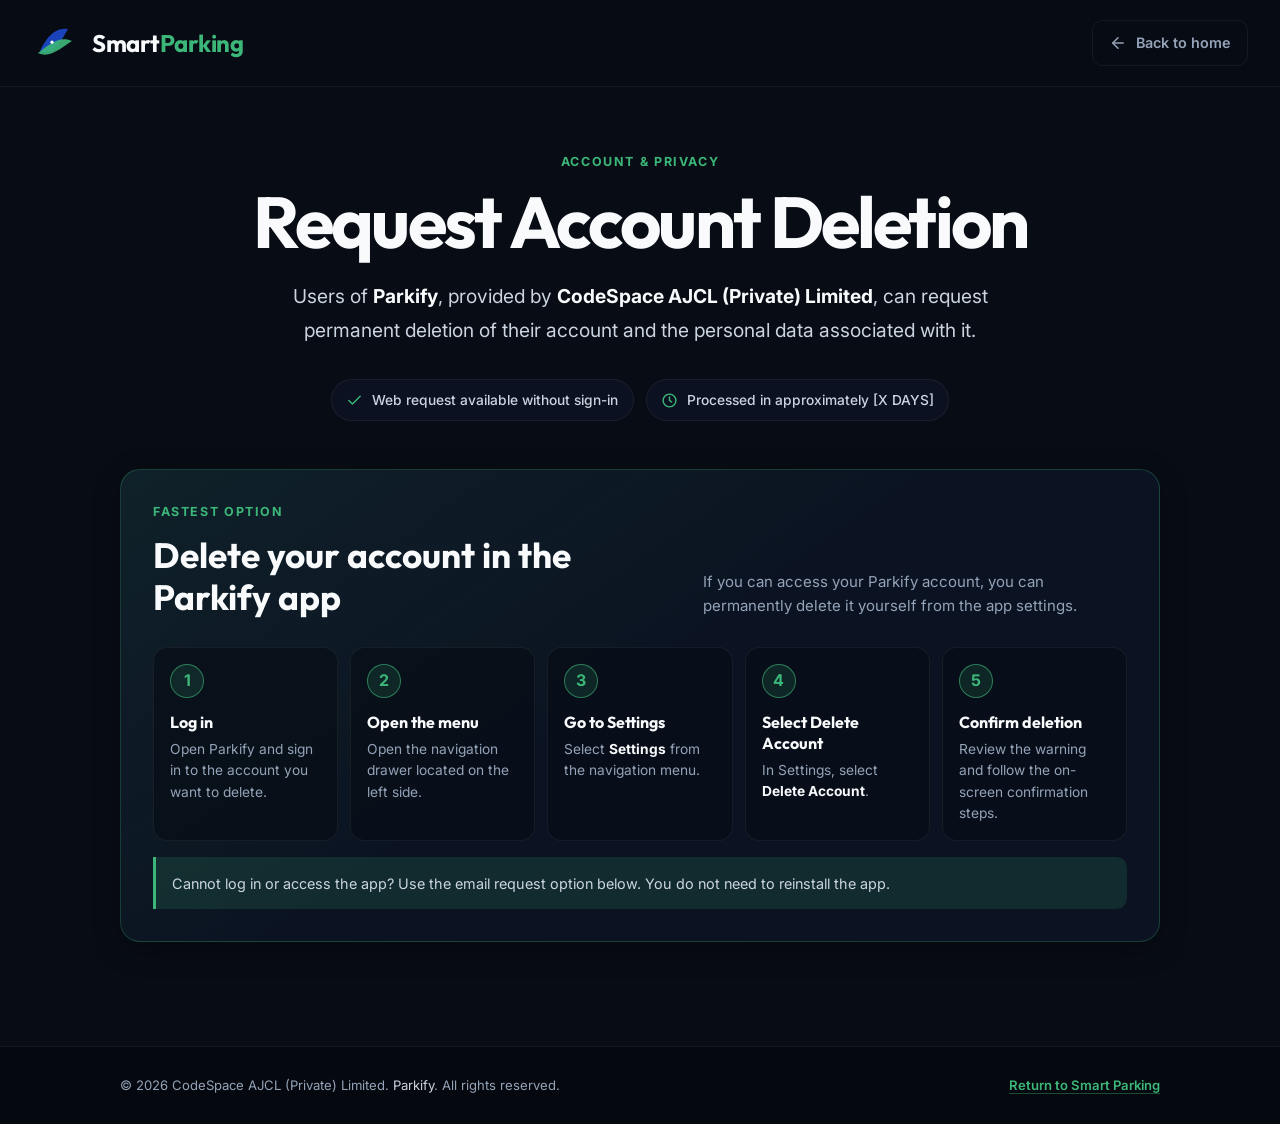
==== commit a853eef8: "das" ====
--- a/accountDeletion/index.html
+++ b/accountDeletion/index.html
@@ -169,174 +169,9 @@
         </p>
       </section>
 
-      <section class="request-card" aria-labelledby="start-request-title">
-        <div class="request-card-copy">
-          <p class="section-kicker">Alternative web request</p>
-          <h2 id="start-request-title">Cannot access the app? Email support</h2>
-          <p>
-            Send the request from the email address associated with your
-            account whenever possible. Use the subject
-            <strong>Account Deletion Request</strong>.
-          </p>
-        </div>
-        <a
-          class="deletion-email-button"
-          href="mailto:codespaceajcl@gmail.com?subject=Account%20Deletion%20Request"
-          aria-label="Email codespaceajcl@gmail.com to request account deletion"
-        >
-          <svg
-            viewBox="0 0 24 24"
-            fill="none"
-            stroke="currentColor"
-            stroke-width="2"
-            stroke-linecap="round"
-            stroke-linejoin="round"
-            aria-hidden="true"
-          >
-            <rect x="3" y="5" width="18" height="14" rx="2"></rect>
-            <path d="m3 7 9 6 9-6"></path>
-          </svg>
-          <span>
-            <span class="button-label">Request deletion by email</span>
-            <span class="button-address">codespaceajcl@gmail.com</span>
-          </span>
-        </a>
-      </section>
+      
 
-      <section class="policy-section" aria-labelledby="how-to-title">
-        <div class="section-heading">
-          <p class="section-kicker">Alternative four-step process</p>
-          <h2 id="how-to-title">How to request deletion by email</h2>
-        </div>
-
-        <ol class="deletion-steps">
-          <li>
-            <span class="step-number" aria-hidden="true">1</span>
-            <div>
-              <h3>Email support</h3>
-              <p>
-                Email
-                <a href="mailto:codespaceajcl@gmail.com">codespaceajcl@gmail.com</a>,
-                preferably from the email address registered to your account.
-              </p>
-            </div>
-          </li>
-          <li>
-            <span class="step-number" aria-hidden="true">2</span>
-            <div>
-              <h3>Use the correct subject</h3>
-              <p>Enter <strong>Account Deletion Request</strong> as the email subject.</p>
-            </div>
-          </li>
-          <li>
-            <span class="step-number" aria-hidden="true">3</span>
-            <div>
-              <h3>Identify your account</h3>
-              <p>
-                Include the registered email address or phone number linked to
-                the account you want deleted.
-              </p>
-            </div>
-          </li>
-          <li>
-            <span class="step-number" aria-hidden="true">4</span>
-            <div>
-              <h3>Complete verification</h3>
-              <p>
-                Our team may contact you to verify account ownership before
-                processing the request. Never send your password.
-              </p>
-            </div>
-          </li>
-        </ol>
-      </section>
-
-      <div class="data-grid">
-        <section class="policy-section data-card" aria-labelledby="deleted-data-title">
-          <div class="data-card-icon data-card-icon-delete" aria-hidden="true">
-            <svg
-              viewBox="0 0 24 24"
-              fill="none"
-              stroke="currentColor"
-              stroke-width="2"
-              stroke-linecap="round"
-              stroke-linejoin="round"
-            >
-              <path d="M3 6h18"></path>
-              <path d="M8 6V4h8v2"></path>
-              <path d="m19 6-1 14H6L5 6"></path>
-              <path d="M10 11v5M14 11v5"></path>
-            </svg>
-          </div>
-          <h2 id="deleted-data-title">Data that will be deleted</h2>
-          <p>
-            After verification and completion of the request, we will delete
-            or permanently anonymize the following data from our active systems:
-          </p>
-          <ul class="policy-list">
-            <li>Account and profile information</li>
-            <li>Registered email address and phone number</li>
-            <li>Personal information associated with the account</li>
-            <li>User-generated or uploaded content associated with the account</li>
-            <li>App preferences and account-linked usage history</li>
-            <li>Account-linked location data and device identifiers</li>
-          </ul>
-        </section>
-
-        <section class="policy-section data-card" aria-labelledby="retained-data-title">
-          <div class="data-card-icon data-card-icon-retain" aria-hidden="true">
-            <svg
-              viewBox="0 0 24 24"
-              fill="none"
-              stroke="currentColor"
-              stroke-width="2"
-              stroke-linecap="round"
-              stroke-linejoin="round"
-            >
-              <rect x="4" y="10" width="16" height="10" rx="2"></rect>
-              <path d="M8 10V7a4 4 0 0 1 8 0v3"></path>
-            </svg>
-          </div>
-          <h2 id="retained-data-title">Data that may be retained</h2>
-          <p>
-            Limited information may be retained when necessary for legal,
-            financial, security, fraud-prevention, audit, or regulatory reasons.
-            This may include transaction records, compliance records, and
-            security or audit logs.
-          </p>
-          <p class="retention-notice">
-            Any retained information will be access-restricted and kept for
-            <strong>[X MONTHS/YEARS]</strong> after the deletion request is
-            completed, unless a longer period is required by applicable law.
-            It will then be securely deleted or anonymized.
-          </p>
-        </section>
-      </div>
-
-      <section class="completion-notice" aria-labelledby="what-happens-title">
-        <div class="completion-icon" aria-hidden="true">
-          <svg
-            viewBox="0 0 24 24"
-            fill="none"
-            stroke="currentColor"
-            stroke-width="2"
-            stroke-linecap="round"
-            stroke-linejoin="round"
-          >
-            <circle cx="12" cy="12" r="9"></circle>
-            <path d="M12 8v4M12 16h.01"></path>
-          </svg>
-        </div>
-        <div>
-          <h2 id="what-happens-title">Before you submit</h2>
-          <p>
-            Account deletion is permanent and cannot be undone. Once account
-            ownership is verified, requests are normally completed within
-            approximately <strong>[X DAYS]</strong>. We will confirm when the
-            process is complete or contact you if more information is needed.
-          </p>
-        </div>
-      </section>
+   
     </main>
 
     <footer class="policy-footer">
